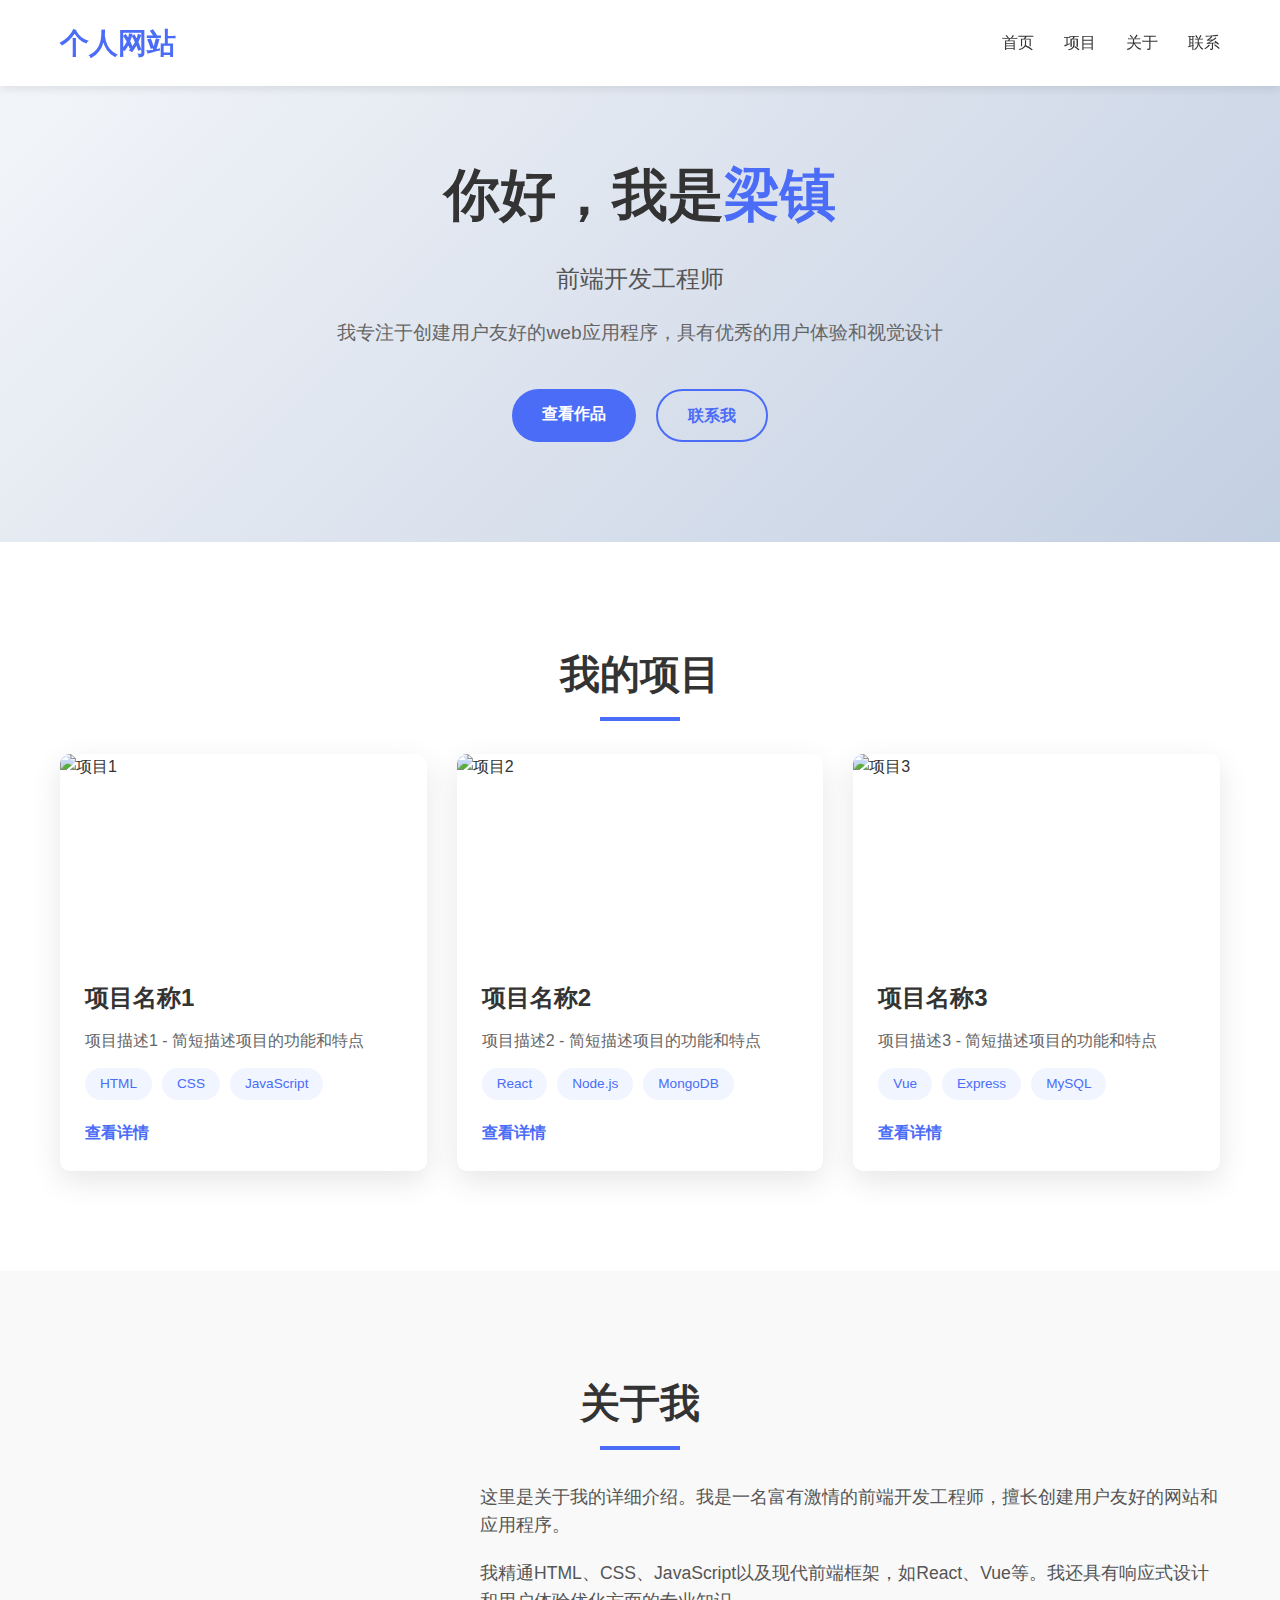
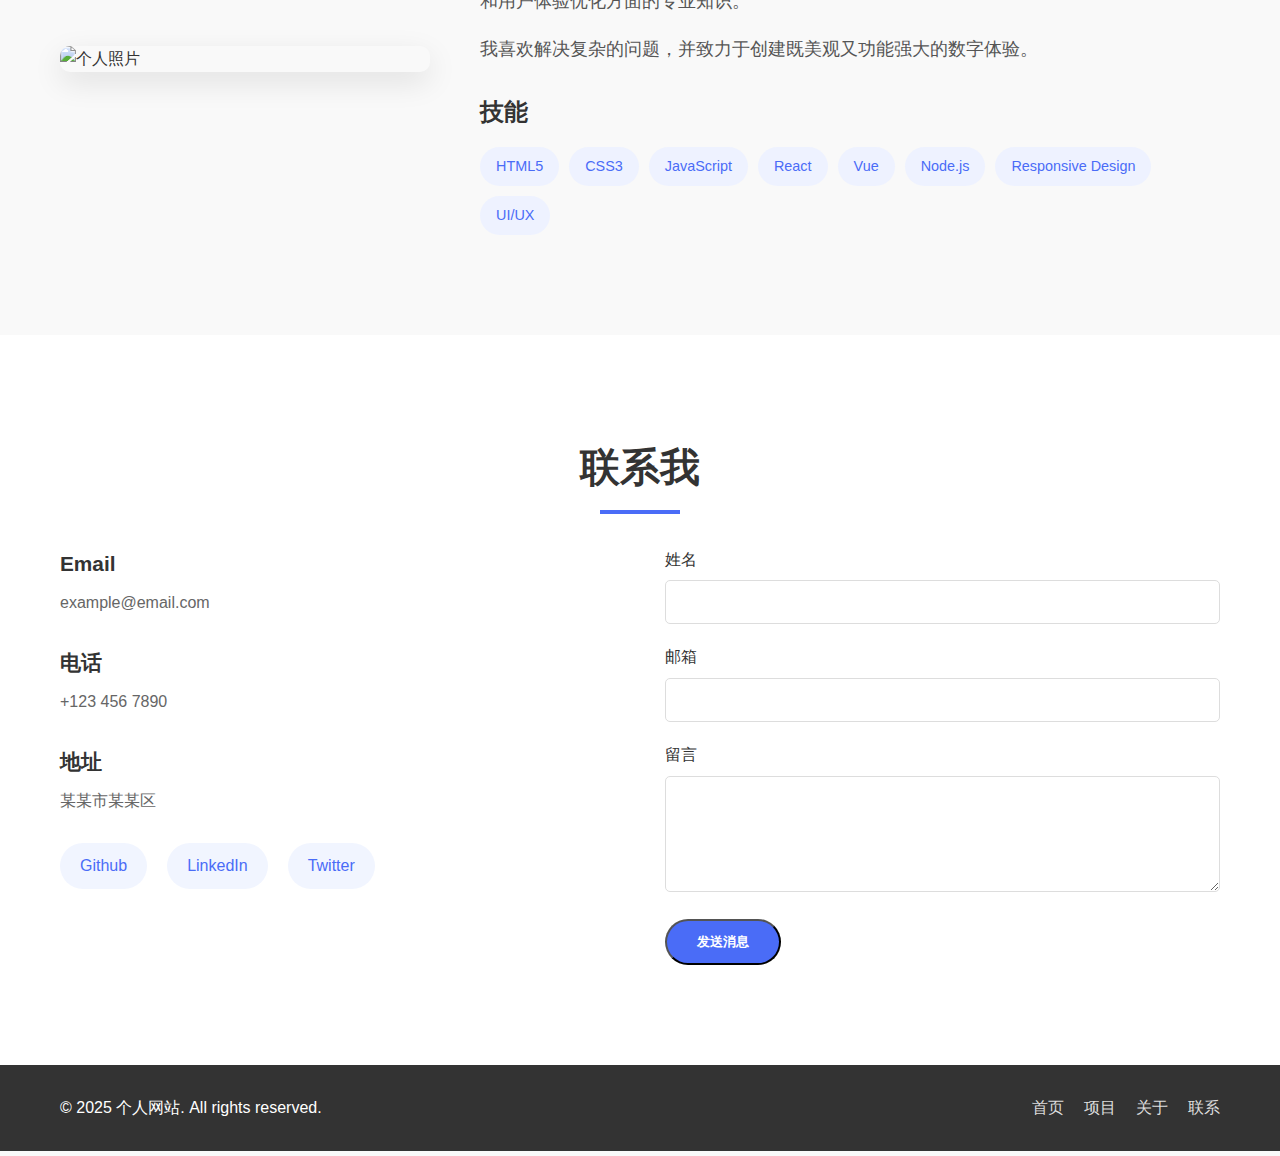
==== index.html @ e41b473d "Add files via upload" ====
<!DOCTYPE html>
<html lang="zh">
<head>
    <meta charset="UTF-8">
    <meta name="viewport" content="width=device-width, initial-scale=1.0">
    <title>个人网站</title>
    <link rel="stylesheet" href="style.css">
</head>
<body>
    <!-- 头部 -->
    <header class="header">
        <div class="container">
            <div class="header-content">
                <div class="logo">个人网站</div>
                <nav class="nav">
                    <ul>
                        <li><a href="#home">首页</a></li>
                        <li><a href="#projects">项目</a></li>
                        <li><a href="#about">关于</a></li>
                        <li><a href="#contact">联系</a></li>
                    </ul>
                </nav>
            </div>
        </div>
    </header>

    <!-- 个人简介 -->
    <section id="home" class="hero">
        <div class="container">
            <div class="hero-content">
                <h1>你好，我是<span class="highlight">梁镇</span></h1>
                <p class="subtitle">前端开发工程师</p>
                <p class="description">我专注于创建用户友好的web应用程序，具有优秀的用户体验和视觉设计</p>
                <div class="buttons">
                    <a href="#projects" class="btn primary">查看作品</a>
                    <a href="#contact" class="btn secondary">联系我</a>
                </div>
            </div>
        </div>
    </section>

    <!-- 项目展示 -->
    <section id="projects" class="projects">
        <div class="container">
            <h2 class="section-title">我的项目</h2>
            <div class="project-grid">
                <!-- 项目1 -->
                <div class="project-card">
                    <div class="project-image">
                        <img src="project1.jpg" alt="项目1">
                    </div>
                    <div class="project-info">
                        <h3>项目名称1</h3>
                        <p>项目描述1 - 简短描述项目的功能和特点</p>
                        <div class="project-tags">
                            <span>HTML</span>
                            <span>CSS</span>
                            <span>JavaScript</span>
                        </div>
                        <a href="#" class="project-link">查看详情</a>
                    </div>
                </div>
                
                <!-- 项目2 -->
                <div class="project-card">
                    <div class="project-image">
                        <img src="project2.jpg" alt="项目2">
                    </div>
                    <div class="project-info">
                        <h3>项目名称2</h3>
                        <p>项目描述2 - 简短描述项目的功能和特点</p>
                        <div class="project-tags">
                            <span>React</span>
                            <span>Node.js</span>
                            <span>MongoDB</span>
                        </div>
                        <a href="#" class="project-link">查看详情</a>
                    </div>
                </div>
                
                <!-- 项目3 -->
                <div class="project-card">
                    <div class="project-image">
                        <img src="project3.jpg" alt="项目3">
                    </div>
                    <div class="project-info">
                        <h3>项目名称3</h3>
                        <p>项目描述3 - 简短描述项目的功能和特点</p>
                        <div class="project-tags">
                            <span>Vue</span>
                            <span>Express</span>
                            <span>MySQL</span>
                        </div>
                        <a href="#" class="project-link">查看详情</a>
                    </div>
                </div>
            </div>
        </div>
    </section>

    <!-- 关于我 -->
    <section id="about" class="about">
        <div class="container">
            <h2 class="section-title">关于我</h2>
            <div class="about-content">
                <div class="about-image">
                    <img src="profile.jpg" alt="个人照片">
                </div>
                <div class="about-text">
                    <p>这里是关于我的详细介绍。我是一名富有激情的前端开发工程师，擅长创建用户友好的网站和应用程序。</p>
                    <p>我精通HTML、CSS、JavaScript以及现代前端框架，如React、Vue等。我还具有响应式设计和用户体验优化方面的专业知识。</p>
                    <p>我喜欢解决复杂的问题，并致力于创建既美观又功能强大的数字体验。</p>
                    <div class="skills">
                        <h3>技能</h3>
                        <div class="skill-tags">
                            <span>HTML5</span>
                            <span>CSS3</span>
                            <span>JavaScript</span>
                            <span>React</span>
                            <span>Vue</span>
                            <span>Node.js</span>
                            <span>Responsive Design</span>
                            <span>UI/UX</span>
                        </div>
                    </div>
                </div>
            </div>
        </div>
    </section>

    <!-- 联系方式 -->
    <section id="contact" class="contact">
        <div class="container">
            <h2 class="section-title">联系我</h2>
            <div class="contact-content">
                <div class="contact-info">
                    <div class="contact-item">
                        <h3>Email</h3>
                        <p>example@email.com</p>
                    </div>
                    <div class="contact-item">
                        <h3>电话</h3>
                        <p>+123 456 7890</p>
                    </div>
                    <div class="contact-item">
                        <h3>地址</h3>
                        <p>某某市某某区</p>
                    </div>
                    <div class="social-links">
                        <a href="#" class="social-link">Github</a>
                        <a href="#" class="social-link">LinkedIn</a>
                        <a href="#" class="social-link">Twitter</a>
                    </div>
                </div>
                <div class="contact-form">
                    <form>
                        <div class="form-group">
                            <label for="name">姓名</label>
                            <input type="text" id="name" name="name" required>
                        </div>
                        <div class="form-group">
                            <label for="email">邮箱</label>
                            <input type="email" id="email" name="email" required>
                        </div>
                        <div class="form-group">
                            <label for="message">留言</label>
                            <textarea id="message" name="message" rows="5" required></textarea>
                        </div>
                        <button type="submit" class="btn primary">发送消息</button>
                    </form>
                </div>
            </div>
        </div>
    </section>

    <!-- 页脚 -->
    <footer class="footer">
        <div class="container">
            <div class="footer-content">
                <p>&copy; 2025 个人网站. All rights reserved.</p>
                <nav class="footer-nav">
                    <a href="#home">首页</a>
                    <a href="#projects">项目</a>
                    <a href="#about">关于</a>
                    <a href="#contact">联系</a>
                </nav>
            </div>
        </div>
    </footer>

    <script src="script.js"></script>
</body>
</html>
---- style.css ----
/* 基本重置 */
* {
    margin: 0;
    padding: 0;
    box-sizing: border-box;
}

body {
    font-family: 'Segoe UI', Tahoma, Geneva, Verdana, sans-serif;
    line-height: 1.6;
    color: #333;
    background-color: #f9f9f9;
}

a {
    text-decoration: none;
    color: inherit;
}

ul {
    list-style: none;
}

img {
    max-width: 100%;
    height: auto;
}

.container {
    max-width: 1200px;
    margin: 0 auto;
    padding: 0 20px;
}

.section-title {
    font-size: 2.5rem;
    text-align: center;
    margin-bottom: 3rem;
    position: relative;
}

.section-title::after {
    content: '';
    position: absolute;
    bottom: -15px;
    left: 50%;
    transform: translateX(-50%);
    width: 80px;
    height: 4px;
    background-color: #4a6cf7;
}

/* 头部样式 */
.header {
    background-color: #fff;
    box-shadow: 0 2px 10px rgba(0, 0, 0, 0.1);
    position: fixed;
    width: 100%;
    top: 0;
    z-index: 1000;
}

.header-content {
    display: flex;
    justify-content: space-between;
    align-items: center;
    padding: 20px 0;
}

.logo {
    font-size: 1.8rem;
    font-weight: 700;
    color: #4a6cf7;
}

.nav ul {
    display: flex;
}

.nav li {
    margin-left: 30px;
}

.nav a {
    position: relative;
    font-weight: 500;
    transition: color 0.3s;
}

.nav a:hover {
    color: #4a6cf7;
}

.nav a::after {
    content: '';
    position: absolute;
    bottom: -5px;
    left: 0;
    width: 0;
    height: 2px;
    background-color: #4a6cf7;
    transition: width 0.3s;
}

.nav a:hover::after {
    width: 100%;
}

/* 英雄区样式 */
.hero {
    padding: 150px 0 100px;
    background: linear-gradient(135deg, #f5f7fa 0%, #c3cfe2 100%);
    text-align: center;
}

.hero-content {
    max-width: 800px;
    margin: 0 auto;
}

.hero h1 {
    font-size: 3.5rem;
    margin-bottom: 20px;
    color: #333;
}

.highlight {
    color: #4a6cf7;
}

.subtitle {
    font-size: 1.5rem;
    margin-bottom: 20px;
    color: #555;
}

.description {
    font-size: 1.2rem;
    margin-bottom: 40px;
    color: #666;
}

.buttons {
    display: flex;
    justify-content: center;
    gap: 20px;
}

.btn {
    display: inline-block;
    padding: 12px 30px;
    border-radius: 50px;
    font-weight: 600;
    transition: all 0.3s;
    cursor: pointer;
}

.primary {
    background-color: #4a6cf7;
    color: white;
}

.primary:hover {
    background-color: #3a57d7;
    transform: translateY(-3px);
    box-shadow: 0 10px 20px rgba(74, 108, 247, 0.2);
}

.secondary {
    background-color: transparent;
    color: #4a6cf7;
    border: 2px solid #4a6cf7;
}

.secondary:hover {
    background-color: #4a6cf7;
    color: white;
    transform: translateY(-3px);
    box-shadow: 0 10px 20px rgba(74, 108, 247, 0.2);
}

/* 项目区域样式 */
.projects {
    padding: 100px 0;
    background-color: #fff;
}

.project-grid {
    display: grid;
    grid-template-columns: repeat(auto-fill, minmax(350px, 1fr));
    gap: 30px;
}

.project-card {
    background-color: #fff;
    border-radius: 10px;
    overflow: hidden;
    box-shadow: 0 10px 30px rgba(0, 0, 0, 0.1);
    transition: transform 0.3s, box-shadow 0.3s;
}

.project-card:hover {
    transform: translateY(-10px);
    box-shadow: 0 15px 40px rgba(0, 0, 0, 0.15);
}

.project-image {
    height: 200px;
    overflow: hidden;
}

.project-image img {
    width: 100%;
    height: 100%;
    object-fit: cover;
    transition: transform 0.5s;
}

.project-card:hover .project-image img {
    transform: scale(1.1);
}

.project-info {
    padding: 25px;
}

.project-info h3 {
    font-size: 1.5rem;
    margin-bottom: 10px;
    color: #333;
}

.project-info p {
    margin-bottom: 15px;
    color: #666;
}

.project-tags {
    display: flex;
    flex-wrap: wrap;
    gap: 10px;
    margin-bottom: 20px;
}

.project-tags span {
    background-color: #f1f5ff;
    color: #4a6cf7;
    padding: 5px 15px;
    border-radius: 50px;
    font-size: 0.85rem;
}

.project-link {
    display: inline-block;
    color: #4a6cf7;
    font-weight: 600;
    position: relative;
}

.project-link::after {
    content: '';
    position: absolute;
    bottom: -2px;
    left: 0;
    width: 0;
    height: 2px;
    background-color: #4a6cf7;
    transition: width 0.3s;
}

.project-link:hover::after {
    width: 100%;
}

/* 关于我区域样式 */
.about {
    padding: 100px 0;
    background-color: #f9f9f9;
}

.about-content {
    display: grid;
    grid-template-columns: 1fr 2fr;
    gap: 50px;
    align-items: center;
}

.about-image {
    border-radius: 10px;
    overflow: hidden;
    box-shadow: 0 10px 30px rgba(0, 0, 0, 0.1);
}

.about-text p {
    margin-bottom: 20px;
    color: #555;
    font-size: 1.1rem;
}

.skills {
    margin-top: 30px;
}

.skills h3 {
    font-size: 1.5rem;
    margin-bottom: 15px;
    color: #333;
}

.skill-tags {
    display: flex;
    flex-wrap: wrap;
    gap: 10px;
}

.skill-tags span {
    background-color: #eef2ff;
    color: #4a6cf7;
    padding: 8px 16px;
    border-radius: 50px;
    font-size: 0.9rem;
    transition: background-color 0.3s, transform 0.3s;
}

.skill-tags span:hover {
    background-color: #4a6cf7;
    color: white;
    transform: translateY(-3px);
}

/* 联系区域样式 */
.contact {
    padding: 100px 0;
    background-color: #fff;
}

.contact-content {
    display: grid;
    grid-template-columns: 1fr 1fr;
    gap: 50px;
}

.contact-item {
    margin-bottom: 30px;
}

.contact-item h3 {
    font-size: 1.3rem;
    margin-bottom: 10px;
    color: #333;
}

.contact-item p {
    color: #666;
}

.social-links {
    display: flex;
    gap: 20px;
    margin-top: 30px;
}

.social-link {
    display: inline-block;
    padding: 10px 20px;
    background-color: #f1f5ff;
    color: #4a6cf7;
    border-radius: 50px;
    transition: all 0.3s;
}

.social-link:hover {
    background-color: #4a6cf7;
    color: white;
    transform: translateY(-3px);
}

.form-group {
    margin-bottom: 20px;
}

.form-group label {
    display: block;
    margin-bottom: 8px;
    font-weight: 500;
    color: #333;
}

.form-group input,
.form-group textarea {
    width: 100%;
    padding: 12px 15px;
    border: 1px solid #ddd;
    border-radius: 5px;
    font-size: 1rem;
    transition: border-color 0.3s, box-shadow 0.3s;
}

.form-group input:focus,
.form-group textarea:focus {
    border-color: #4a6cf7;
    box-shadow: 0 0 0 2px rgba(74, 108, 247, 0.2);
    outline: none;
}

/* 页脚样式 */
.footer {
    background-color: #333;
    color: #fff;
    padding: 30px 0;
}

.footer-content {
    display: flex;
    justify-content: space-between;
    align-items: center;
}

.footer-nav {
    display: flex;
    gap: 20px;
}

.footer-nav a {
    color: #ddd;
    transition: color 0.3s;
}

.footer-nav a:hover {
    color: #4a6cf7;
}

/* 响应式设计 */
@media (max-width: 992px) {
    .about-content,
    .contact-content {
        grid-template-columns: 1fr;
    }
    
    .about-image {
        text-align: center;
        margin-bottom: 30px;
    }
    
    .about-image img {
        max-width: 400px;
    }
}

@media (max-width: 768px) {
    .hero h1 {
        font-size: 2.5rem;
    }
    
    .subtitle {
        font-size: 1.2rem;
    }
    
    .description {
        font-size: 1rem;
    }
    
    .buttons {
        flex-direction: column;
        max-width: 250px;
        margin: 0 auto;
    }
    
    .header-content {
        flex-direction: column;
    }
    
    .nav {
        margin-top: 20px;
    }
    
    .nav ul {
        flex-wrap: wrap;
        justify-content: center;
    }
    
    .nav li {
        margin: 10px 15px;
    }
    
    .footer-content {
        flex-direction: column;
        gap: 20px;
        text-align: center;
    }
}
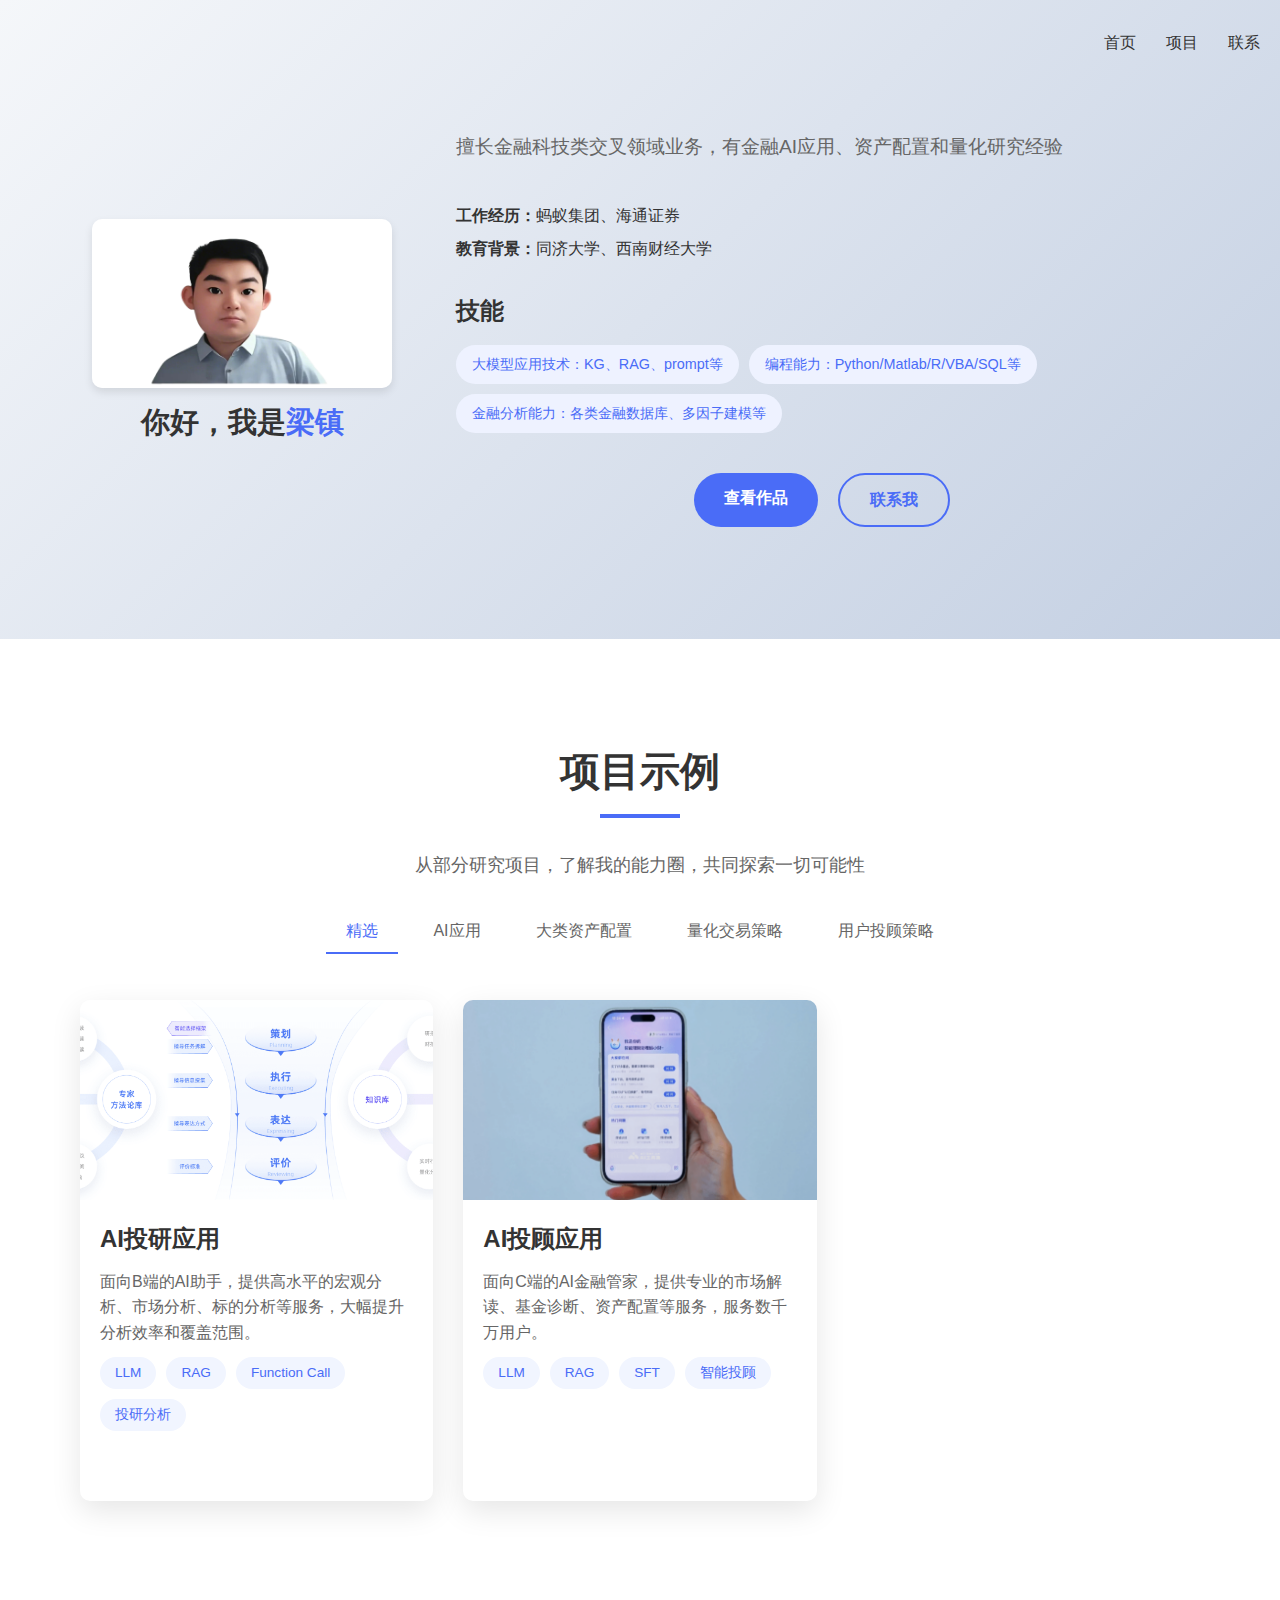
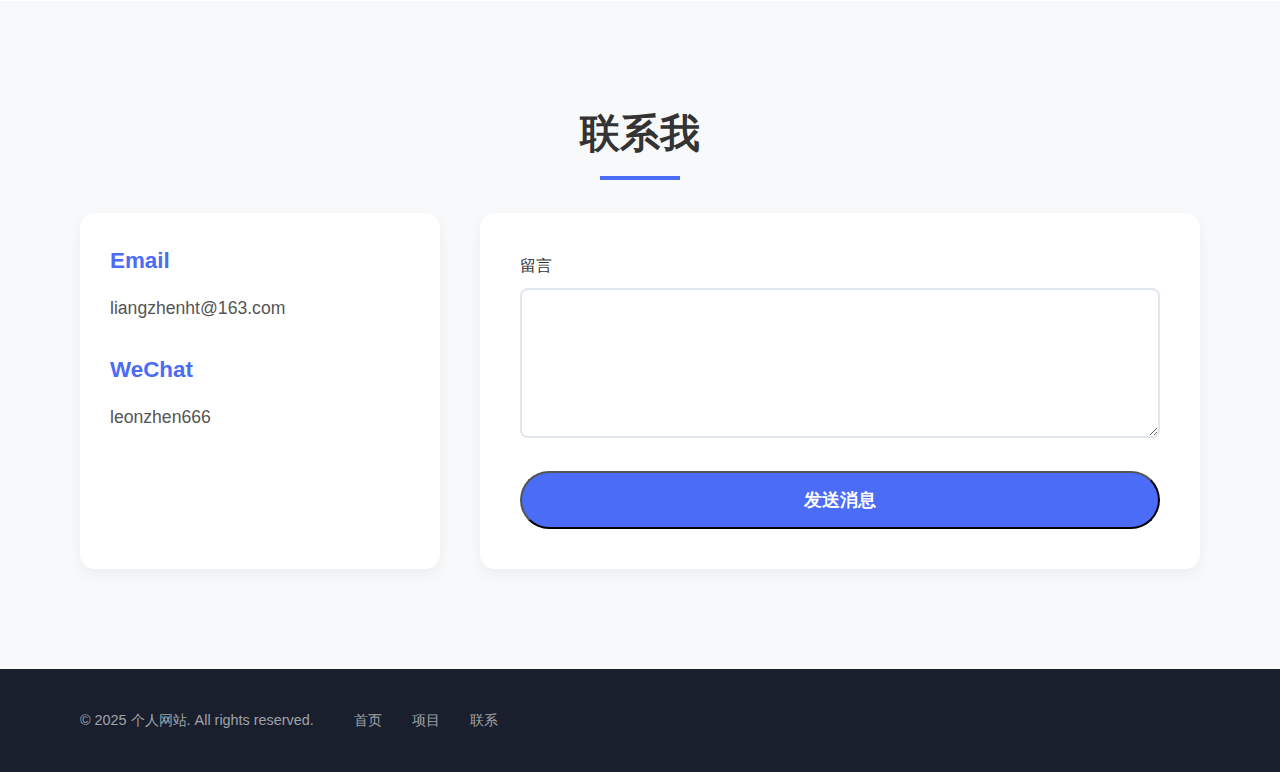
==== commit 532c6421: "添加个人网站项目文件，包括HTML、CSS、JS和图片资源" ====
--- a/index.html
+++ b/index.html
@@ -1,193 +1,269 @@
-<!DOCTYPE html>
-<html lang="zh">
-<head>
-    <meta charset="UTF-8">
-    <meta name="viewport" content="width=device-width, initial-scale=1.0">
-    <title>个人网站</title>
-    <link rel="stylesheet" href="style.css">
-</head>
-<body>
-    <!-- 头部 -->
-    <header class="header">
-        <div class="container">
-            <div class="header-content">
-                <div class="logo">个人网站</div>
-                <nav class="nav">
-                    <ul>
-                        <li><a href="#home">首页</a></li>
-                        <li><a href="#projects">项目</a></li>
-                        <li><a href="#about">关于</a></li>
-                        <li><a href="#contact">联系</a></li>
-                    </ul>
-                </nav>
-            </div>
-        </div>
-    </header>
-
-    <!-- 个人简介 -->
-    <section id="home" class="hero">
-        <div class="container">
-            <div class="hero-content">
-                <h1>你好，我是<span class="highlight">梁镇</span></h1>
-                <p class="subtitle">前端开发工程师</p>
-                <p class="description">我专注于创建用户友好的web应用程序，具有优秀的用户体验和视觉设计</p>
-                <div class="buttons">
-                    <a href="#projects" class="btn primary">查看作品</a>
-                    <a href="#contact" class="btn secondary">联系我</a>
-                </div>
-            </div>
-        </div>
-    </section>
-
-    <!-- 项目展示 -->
-    <section id="projects" class="projects">
-        <div class="container">
-            <h2 class="section-title">我的项目</h2>
-            <div class="project-grid">
-                <!-- 项目1 -->
-                <div class="project-card">
-                    <div class="project-image">
-                        <img src="project1.jpg" alt="项目1">
-                    </div>
-                    <div class="project-info">
-                        <h3>项目名称1</h3>
-                        <p>项目描述1 - 简短描述项目的功能和特点</p>
-                        <div class="project-tags">
-                            <span>HTML</span>
-                            <span>CSS</span>
-                            <span>JavaScript</span>
-                        </div>
-                        <a href="#" class="project-link">查看详情</a>
-                    </div>
-                </div>
-                
-                <!-- 项目2 -->
-                <div class="project-card">
-                    <div class="project-image">
-                        <img src="project2.jpg" alt="项目2">
-                    </div>
-                    <div class="project-info">
-                        <h3>项目名称2</h3>
-                        <p>项目描述2 - 简短描述项目的功能和特点</p>
-                        <div class="project-tags">
-                            <span>React</span>
-                            <span>Node.js</span>
-                            <span>MongoDB</span>
-                        </div>
-                        <a href="#" class="project-link">查看详情</a>
-                    </div>
-                </div>
-                
-                <!-- 项目3 -->
-                <div class="project-card">
-                    <div class="project-image">
-                        <img src="project3.jpg" alt="项目3">
-                    </div>
-                    <div class="project-info">
-                        <h3>项目名称3</h3>
-                        <p>项目描述3 - 简短描述项目的功能和特点</p>
-                        <div class="project-tags">
-                            <span>Vue</span>
-                            <span>Express</span>
-                            <span>MySQL</span>
-                        </div>
-                        <a href="#" class="project-link">查看详情</a>
-                    </div>
-                </div>
-            </div>
-        </div>
-    </section>
-
-    <!-- 关于我 -->
-    <section id="about" class="about">
-        <div class="container">
-            <h2 class="section-title">关于我</h2>
-            <div class="about-content">
-                <div class="about-image">
-                    <img src="profile.jpg" alt="个人照片">
-                </div>
-                <div class="about-text">
-                    <p>这里是关于我的详细介绍。我是一名富有激情的前端开发工程师，擅长创建用户友好的网站和应用程序。</p>
-                    <p>我精通HTML、CSS、JavaScript以及现代前端框架，如React、Vue等。我还具有响应式设计和用户体验优化方面的专业知识。</p>
-                    <p>我喜欢解决复杂的问题，并致力于创建既美观又功能强大的数字体验。</p>
-                    <div class="skills">
-                        <h3>技能</h3>
-                        <div class="skill-tags">
-                            <span>HTML5</span>
-                            <span>CSS3</span>
-                            <span>JavaScript</span>
-                            <span>React</span>
-                            <span>Vue</span>
-                            <span>Node.js</span>
-                            <span>Responsive Design</span>
-                            <span>UI/UX</span>
-                        </div>
-                    </div>
-                </div>
-            </div>
-        </div>
-    </section>
-
-    <!-- 联系方式 -->
-    <section id="contact" class="contact">
-        <div class="container">
-            <h2 class="section-title">联系我</h2>
-            <div class="contact-content">
-                <div class="contact-info">
-                    <div class="contact-item">
-                        <h3>Email</h3>
-                        <p>example@email.com</p>
-                    </div>
-                    <div class="contact-item">
-                        <h3>电话</h3>
-                        <p>+123 456 7890</p>
-                    </div>
-                    <div class="contact-item">
-                        <h3>地址</h3>
-                        <p>某某市某某区</p>
-                    </div>
-                    <div class="social-links">
-                        <a href="#" class="social-link">Github</a>
-                        <a href="#" class="social-link">LinkedIn</a>
-                        <a href="#" class="social-link">Twitter</a>
-                    </div>
-                </div>
-                <div class="contact-form">
-                    <form>
-                        <div class="form-group">
-                            <label for="name">姓名</label>
-                            <input type="text" id="name" name="name" required>
-                        </div>
-                        <div class="form-group">
-                            <label for="email">邮箱</label>
-                            <input type="email" id="email" name="email" required>
-                        </div>
-                        <div class="form-group">
-                            <label for="message">留言</label>
-                            <textarea id="message" name="message" rows="5" required></textarea>
-                        </div>
-                        <button type="submit" class="btn primary">发送消息</button>
-                    </form>
-                </div>
-            </div>
-        </div>
-    </section>
-
-    <!-- 页脚 -->
-    <footer class="footer">
-        <div class="container">
-            <div class="footer-content">
-                <p>&copy; 2025 个人网站. All rights reserved.</p>
-                <nav class="footer-nav">
-                    <a href="#home">首页</a>
-                    <a href="#projects">项目</a>
-                    <a href="#about">关于</a>
-                    <a href="#contact">联系</a>
-                </nav>
-            </div>
-        </div>
-    </footer>
-
-    <script src="script.js"></script>
-</body>
-</html> +<!DOCTYPE html>
+<html lang="zh">
+<head>
+    <meta charset="UTF-8">
+    <meta name="viewport" content="width=device-width, initial-scale=1.0">
+    <title>个人网站</title>
+    <link rel="stylesheet" href="style.css">
+</head>
+<body>
+    <!-- 头部导航 -->
+    <nav class="nav">
+        <div class="container">
+            <ul>
+                <li><a href="#home">首页</a></li>
+                <li><a href="#projects">项目</a></li>
+
+                <li><a href="#contact">联系</a></li>
+            </ul>
+        </div>
+    </nav>
+
+    <!-- 个人简介 -->
+    <section id="home" class="hero">
+        <div class="container">
+            <div class="hero-content">
+                <div class="hero-image">
+                    <img src="数字形象.jpeg" alt="个人照片">
+                    <h1>你好，我是<span class="highlight">梁镇</span></h1>
+                </div>
+                <div class="hero-text">
+                    <p class="description">擅长金融科技类交叉领域业务，有金融AI应用、资产配置和量化研究经验</p>
+                    <div class="experience">
+                        <p><strong>工作经历：</strong>蚂蚁集团、海通证券</p>
+                        <p><strong>教育背景：</strong>同济大学、西南财经大学</p>
+                    </div>
+                    <div class="skills">
+                        <h3>技能</h3>
+                        <div class="skill-tags">
+                            <span>大模型应用技术：KG、RAG、prompt等</span>
+                            <span>编程能力：Python/Matlab/R/VBA/SQL等</span>
+                            <span>金融分析能力：各类金融数据库、多因子建模等</span>
+                        </div>
+                    </div>
+                    <div class="buttons">
+                        <a href="#projects" class="btn primary">查看作品</a>
+                        <a href="#contact" class="btn secondary">联系我</a>
+                    </div>
+                </div>
+            </div>
+        </div>
+    </section>
+
+    <!-- 项目展示 -->
+    <section id="projects" class="projects">
+        <div class="container">
+            <h2 class="section-title">项目示例</h2>
+            <p class="section-subtitle">从部分研究项目，了解我的能力圈，共同探索一切可能性</p>
+            <div class="project-tabs">
+                <button class="tab-btn active" data-category="featured">精选</button>
+                <button class="tab-btn" data-category="ai">AI应用</button>
+                <button class="tab-btn" data-category="asset">大类资产配置</button>
+                <button class="tab-btn" data-category="quant">量化交易策略</button>
+                <button class="tab-btn" data-category="advisor">用户投顾策略</button>
+            </div>
+            <div class="project-grid active" data-category="featured">
+                <div class="project-card" data-modal-id="research-modal">
+                    <div class="project-image">
+                        <img src="AI应用1.png" alt="AI投研应用">
+                    </div>
+                    <div class="project-info">
+                        <h3>AI投研应用</h3>
+                        <p>面向B端的AI助手，提供高水平的宏观分析、市场分析、标的分析等服务，大幅提升分析效率和覆盖范围。</p>
+                        <div class="project-tags">
+                            <span>LLM</span>
+                            <span>RAG</span>
+                            <span>Function Call</span>
+                            <span>投研分析</span>
+                        </div>
+                    </div>
+                </div>
+                <div class="project-card" data-modal-id="advisor-modal">
+                    <div class="project-image">
+                        <img src="AI应用2.png" alt="AI投顾应用">
+                    </div>
+                    <div class="project-info">
+                        <h3>AI投顾应用</h3>
+                        <p>面向C端的AI金融管家，提供专业的市场解读、基金诊断、资产配置等服务，服务数千万用户。</p>
+                        <div class="project-tags">
+                            <span>LLM</span>
+                            <span>RAG</span>
+                            <span>SFT</span>
+                            <span>智能投顾</span>
+                        </div>
+                    </div>
+                </div>
+            </div>
+            <div class="project-grid" data-category="ai">
+                <div class="project-card" data-modal-id="research-modal">
+                    <div class="project-image">
+                        <img src="AI应用1.png" alt="AI投研应用">
+                    </div>
+                    <div class="project-info">
+                        <h3>AI投研应用</h3>
+                        <p>面向B端的AI助手，提供高水平的宏观分析、市场分析、标的分析等服务，大幅提升分析效率和覆盖范围。</p>
+                        <div class="project-tags">
+                            <span>LLM</span>
+                            <span>RAG</span>
+                            <span>Function Call</span>
+                            <span>投研分析</span>
+                        </div>
+                    </div>
+                </div>
+                <div class="project-card" data-modal-id="advisor-modal">
+                    <div class="project-image">
+                        <img src="AI应用2.png" alt="AI投顾应用">
+                    </div>
+                    <div class="project-info">
+                        <h3>AI投顾应用</h3>
+                        <p>面向C端的AI金融管家，提供专业的市场解读、基金诊断、资产配置等服务，服务数千万用户。</p>
+                        <div class="project-tags">
+                            <span>LLM</span>
+                            <span>RAG</span>
+                            <span>SFT</span>
+                            <span>智能投顾</span>
+                        </div>
+                    </div>
+                </div>
+            </div>
+
+            <!-- AI投研应用模态框 -->
+            <div id="research-modal" class="modal">
+                <div class="modal-content">
+                    <button class="modal-close" data-modal-id="research-modal"></button>
+                    <h2 class="modal-title">AI投研应用</h2>
+                    <p class="modal-subtitle">面向B端，内部投研分析师和外部机构使用的AI助手</p>
+                    
+                    <div class="modal-section">
+                        <h3>项目描述</h3>
+                        <ul>
+                            <li>构建投研投顾知识库（包括专家调研、市场分析报告，20+宏观分析框架、100+行业分析框架，20+商品分析框架等），通过prompt和RAG检索提升专业问题生成效果</li>
+                            <li>构建市场、基金/股票产品、用户账户量化分析和诊断工具，通过function call调用</li>
+                        </ul>
+                    </div>
+                    
+                    <div class="modal-section">
+                        <h3>项目成果</h3>
+                        <p>AI助手可以高水平进行宏观分析、市场分析、标的分析、政策/异动/大事解读和报告解读，分析效率大幅提升（2小时降至0.3小时）、供给覆盖大幅增加（以市场异动为例，从每年数十篇提升到数千篇）</p>
+                    </div>
+                    
+                    <a href="https://zhu.alipay.com/fin-research/" target="_blank" class="modal-link">访问项目</a>
+                </div>
+            </div>
+
+            <!-- AI投顾应用模态框 -->
+            <div id="advisor-modal" class="modal">
+                <div class="modal-content">
+                    <button class="modal-close" data-modal-id="advisor-modal"></button>
+                    <h2 class="modal-title">AI投顾应用</h2>
+                    <p class="modal-subtitle">面向C端，大众用户的AI金融管家</p>
+                    
+                    <div class="modal-section">
+                        <h3>项目描述</h3>
+                        <ul>
+                            <li>构建投研投顾知识库（包括专家调研、市场分析报告，20+宏观分析框架、100+行业分析框架，20+商品分析框架等），通过prompt和RAG检索提升专业问题生成效果</li>
+                            <li>构建市场、基金/股票产品、用户账户量化分析和诊断工具，通过function call调用</li>
+                            <li>参与prompt和样本生产和改写，以及GC内容的打标和评测标准化，通过sft微调训练，提升生产内容的严谨性和一致性</li>
+                            <li>协同运营，设计和改进全场景的问答铺设，增强对话引导（sug）等</li>
+                        </ul>
+                    </div>
+                    
+                    <div class="modal-section">
+                        <h3>项目成果</h3>
+                        <ul>
+                            <li>AI助手可高精度回答市场异动解读、行情分析、基金诊断、个性化资产配置方案、用户收益分析和归因、基金推荐等专业问题，相关问题解决率提升到90%+（基座模型仅40%+）</li>
+                            <li>相关内容深度聊天用户和采纳服务用户超百万，项目整体月活数千万级别</li>
+                        </ul>
+                    </div>
+                    
+                    <p class="modal-section">备注：可在支付宝-理财、蚂蚁财富APP上体验</p>
+                </div>
+            </div>
+            <div class="project-grid" data-category="asset">
+                <div class="project-card" data-modal-id="asset-modal">
+                    <div class="project-info">
+                        <h3>陆续更新，敬请期待</h3>
+                    </div>
+                </div>
+            </div>
+            <div class="project-grid" data-category="quant">
+                <div class="project-card" data-modal-id="quant-modal">
+                    <div class="project-info">
+                        <h3>陆续更新，敬请期待</h3>
+                    </div>
+                </div>
+            </div>
+            <div class="project-grid" data-category="advisor">
+                <div class="project-card" data-modal-id="advisor-strategy-modal">
+                    <div class="project-info">
+                        <h3>陆续更新，敬请期待</h3>
+                    </div>
+                </div>
+                <div class="project-card" data-modal-id="advisor-modal">
+                    <div class="project-image">
+                        <img src="AI应用2.png" alt="AI投顾应用">
+                    </div>
+                    <div class="project-info">
+                        <h3>AI投顾应用</h3>
+                        <p>面向C端的AI金融管家，提供专业的市场解读、基金诊断、资产配置等服务，服务数千万用户。</p>
+                        <div class="project-tags">
+                            <span>LLM</span>
+                            <span>RAG</span>
+                            <span>SFT</span>
+                            <span>智能投顾</span>
+                        </div>
+                        <button class="project-link" onclick="openModal('advisor-modal')">查看详情</button>
+                    </div>
+                </div>
+            </div>
+        </div>
+    </section>
+
+
+
+    <!-- 联系方式 -->
+    <section id="contact" class="contact">
+        <div class="container">
+            <h2 class="section-title">联系我</h2>
+            <div class="contact-content">
+                <div class="contact-info">
+                    <div class="contact-item">
+                        <h3>Email</h3>
+                        <p>liangzhenht@163.com</p>
+                    </div>
+                    <div class="contact-item">
+                        <h3>WeChat</h3>
+                        <p>leonzhen666</p>
+                    </div>
+                </div>
+                <div class="contact-form">
+                    <form>
+                        <div class="form-group">
+                            <label for="message">留言</label>
+                            <textarea id="message" name="message" rows="5" required></textarea>
+                        </div>
+                        <button type="submit" class="btn primary">发送消息</button>
+                    </form>
+                </div>
+            </div>
+        </div>
+    </section>
+
+    <!-- 页脚 -->
+    <footer class="footer">
+        <div class="container">
+            <div class="footer-content">
+                <p>&copy; 2025 个人网站. All rights reserved.</p>
+                <nav class="footer-nav">
+                    <a href="#home">首页</a>
+                    <a href="#projects">项目</a>
+
+                    <a href="#contact">联系</a>
+                </nav>
+            </div>
+        </div>
+    </footer>
+
+    <script src="script.js"></script>
+</body>
+</html>--- a/style.css
+++ b/style.css
@@ -1,491 +1,703 @@
-/* 基本重置 */
-* {
-    margin: 0;
-    padding: 0;
-    box-sizing: border-box;
-}
-
-body {
-    font-family: 'Segoe UI', Tahoma, Geneva, Verdana, sans-serif;
-    line-height: 1.6;
-    color: #333;
-    background-color: #f9f9f9;
-}
-
-a {
-    text-decoration: none;
-    color: inherit;
-}
-
-ul {
-    list-style: none;
-}
-
-img {
-    max-width: 100%;
-    height: auto;
-}
-
-.container {
-    max-width: 1200px;
-    margin: 0 auto;
-    padding: 0 20px;
-}
-
-.section-title {
-    font-size: 2.5rem;
-    text-align: center;
-    margin-bottom: 3rem;
-    position: relative;
-}
-
-.section-title::after {
-    content: '';
-    position: absolute;
-    bottom: -15px;
-    left: 50%;
-    transform: translateX(-50%);
-    width: 80px;
-    height: 4px;
-    background-color: #4a6cf7;
-}
-
-/* 头部样式 */
-.header {
-    background-color: #fff;
-    box-shadow: 0 2px 10px rgba(0, 0, 0, 0.1);
-    position: fixed;
-    width: 100%;
-    top: 0;
-    z-index: 1000;
-}
-
-.header-content {
-    display: flex;
-    justify-content: space-between;
-    align-items: center;
-    padding: 20px 0;
-}
-
-.logo {
-    font-size: 1.8rem;
-    font-weight: 700;
-    color: #4a6cf7;
-}
-
-.nav ul {
-    display: flex;
-}
-
-.nav li {
-    margin-left: 30px;
-}
-
-.nav a {
-    position: relative;
-    font-weight: 500;
-    transition: color 0.3s;
-}
-
-.nav a:hover {
-    color: #4a6cf7;
-}
-
-.nav a::after {
-    content: '';
-    position: absolute;
-    bottom: -5px;
-    left: 0;
-    width: 0;
-    height: 2px;
-    background-color: #4a6cf7;
-    transition: width 0.3s;
-}
-
-.nav a:hover::after {
-    width: 100%;
-}
-
-/* 英雄区样式 */
-.hero {
-    padding: 150px 0 100px;
-    background: linear-gradient(135deg, #f5f7fa 0%, #c3cfe2 100%);
-    text-align: center;
-}
-
-.hero-content {
-    max-width: 800px;
-    margin: 0 auto;
-}
-
-.hero h1 {
-    font-size: 3.5rem;
-    margin-bottom: 20px;
-    color: #333;
-}
-
-.highlight {
-    color: #4a6cf7;
-}
-
-.subtitle {
-    font-size: 1.5rem;
-    margin-bottom: 20px;
-    color: #555;
-}
-
-.description {
-    font-size: 1.2rem;
-    margin-bottom: 40px;
-    color: #666;
-}
-
-.buttons {
-    display: flex;
-    justify-content: center;
-    gap: 20px;
-}
-
-.btn {
-    display: inline-block;
-    padding: 12px 30px;
-    border-radius: 50px;
-    font-weight: 600;
-    transition: all 0.3s;
-    cursor: pointer;
-}
-
-.primary {
-    background-color: #4a6cf7;
-    color: white;
-}
-
-.primary:hover {
-    background-color: #3a57d7;
-    transform: translateY(-3px);
-    box-shadow: 0 10px 20px rgba(74, 108, 247, 0.2);
-}
-
-.secondary {
-    background-color: transparent;
-    color: #4a6cf7;
-    border: 2px solid #4a6cf7;
-}
-
-.secondary:hover {
-    background-color: #4a6cf7;
-    color: white;
-    transform: translateY(-3px);
-    box-shadow: 0 10px 20px rgba(74, 108, 247, 0.2);
-}
-
-/* 项目区域样式 */
-.projects {
-    padding: 100px 0;
-    background-color: #fff;
-}
-
-.project-grid {
-    display: grid;
-    grid-template-columns: repeat(auto-fill, minmax(350px, 1fr));
-    gap: 30px;
-}
-
-.project-card {
-    background-color: #fff;
-    border-radius: 10px;
-    overflow: hidden;
-    box-shadow: 0 10px 30px rgba(0, 0, 0, 0.1);
-    transition: transform 0.3s, box-shadow 0.3s;
-}
-
-.project-card:hover {
-    transform: translateY(-10px);
-    box-shadow: 0 15px 40px rgba(0, 0, 0, 0.15);
-}
-
-.project-image {
-    height: 200px;
-    overflow: hidden;
-}
-
-.project-image img {
-    width: 100%;
-    height: 100%;
-    object-fit: cover;
-    transition: transform 0.5s;
-}
-
-.project-card:hover .project-image img {
-    transform: scale(1.1);
-}
-
-.project-info {
-    padding: 25px;
-}
-
-.project-info h3 {
-    font-size: 1.5rem;
-    margin-bottom: 10px;
-    color: #333;
-}
-
-.project-info p {
-    margin-bottom: 15px;
-    color: #666;
-}
-
-.project-tags {
-    display: flex;
-    flex-wrap: wrap;
-    gap: 10px;
-    margin-bottom: 20px;
-}
-
-.project-tags span {
-    background-color: #f1f5ff;
-    color: #4a6cf7;
-    padding: 5px 15px;
-    border-radius: 50px;
-    font-size: 0.85rem;
-}
-
-.project-link {
-    display: inline-block;
-    color: #4a6cf7;
-    font-weight: 600;
-    position: relative;
-}
-
-.project-link::after {
-    content: '';
-    position: absolute;
-    bottom: -2px;
-    left: 0;
-    width: 0;
-    height: 2px;
-    background-color: #4a6cf7;
-    transition: width 0.3s;
-}
-
-.project-link:hover::after {
-    width: 100%;
-}
-
-/* 关于我区域样式 */
-.about {
-    padding: 100px 0;
-    background-color: #f9f9f9;
-}
-
-.about-content {
-    display: grid;
-    grid-template-columns: 1fr 2fr;
-    gap: 50px;
-    align-items: center;
-}
-
-.about-image {
-    border-radius: 10px;
-    overflow: hidden;
-    box-shadow: 0 10px 30px rgba(0, 0, 0, 0.1);
-}
-
-.about-text p {
-    margin-bottom: 20px;
-    color: #555;
-    font-size: 1.1rem;
-}
-
-.skills {
-    margin-top: 30px;
-}
-
-.skills h3 {
-    font-size: 1.5rem;
-    margin-bottom: 15px;
-    color: #333;
-}
-
-.skill-tags {
-    display: flex;
-    flex-wrap: wrap;
-    gap: 10px;
-}
-
-.skill-tags span {
-    background-color: #eef2ff;
-    color: #4a6cf7;
-    padding: 8px 16px;
-    border-radius: 50px;
-    font-size: 0.9rem;
-    transition: background-color 0.3s, transform 0.3s;
-}
-
-.skill-tags span:hover {
-    background-color: #4a6cf7;
-    color: white;
-    transform: translateY(-3px);
-}
-
-/* 联系区域样式 */
-.contact {
-    padding: 100px 0;
-    background-color: #fff;
-}
-
-.contact-content {
-    display: grid;
-    grid-template-columns: 1fr 1fr;
-    gap: 50px;
-}
-
-.contact-item {
-    margin-bottom: 30px;
-}
-
-.contact-item h3 {
-    font-size: 1.3rem;
-    margin-bottom: 10px;
-    color: #333;
-}
-
-.contact-item p {
-    color: #666;
-}
-
-.social-links {
-    display: flex;
-    gap: 20px;
-    margin-top: 30px;
-}
-
-.social-link {
-    display: inline-block;
-    padding: 10px 20px;
-    background-color: #f1f5ff;
-    color: #4a6cf7;
-    border-radius: 50px;
-    transition: all 0.3s;
-}
-
-.social-link:hover {
-    background-color: #4a6cf7;
-    color: white;
-    transform: translateY(-3px);
-}
-
-.form-group {
-    margin-bottom: 20px;
-}
-
-.form-group label {
-    display: block;
-    margin-bottom: 8px;
-    font-weight: 500;
-    color: #333;
-}
-
-.form-group input,
-.form-group textarea {
-    width: 100%;
-    padding: 12px 15px;
-    border: 1px solid #ddd;
-    border-radius: 5px;
-    font-size: 1rem;
-    transition: border-color 0.3s, box-shadow 0.3s;
-}
-
-.form-group input:focus,
-.form-group textarea:focus {
-    border-color: #4a6cf7;
-    box-shadow: 0 0 0 2px rgba(74, 108, 247, 0.2);
-    outline: none;
-}
-
-/* 页脚样式 */
-.footer {
-    background-color: #333;
-    color: #fff;
-    padding: 30px 0;
-}
-
-.footer-content {
-    display: flex;
-    justify-content: space-between;
-    align-items: center;
-}
-
-.footer-nav {
-    display: flex;
-    gap: 20px;
-}
-
-.footer-nav a {
-    color: #ddd;
-    transition: color 0.3s;
-}
-
-.footer-nav a:hover {
-    color: #4a6cf7;
-}
-
-/* 响应式设计 */
-@media (max-width: 992px) {
-    .about-content,
-    .contact-content {
-        grid-template-columns: 1fr;
-    }
-    
-    .about-image {
-        text-align: center;
-        margin-bottom: 30px;
-    }
-    
-    .about-image img {
-        max-width: 400px;
-    }
-}
-
-@media (max-width: 768px) {
-    .hero h1 {
-        font-size: 2.5rem;
-    }
-    
-    .subtitle {
-        font-size: 1.2rem;
-    }
-    
-    .description {
-        font-size: 1rem;
-    }
-    
-    .buttons {
-        flex-direction: column;
-        max-width: 250px;
-        margin: 0 auto;
-    }
-    
-    .header-content {
-        flex-direction: column;
-    }
-    
-    .nav {
-        margin-top: 20px;
-    }
-    
-    .nav ul {
-        flex-wrap: wrap;
-        justify-content: center;
-    }
-    
-    .nav li {
-        margin: 10px 15px;
-    }
-    
-    .footer-content {
-        flex-direction: column;
-        gap: 20px;
-        text-align: center;
-    }
-} +/* 基本重置 */
+* {
+    margin: 0;
+    padding: 0;
+    box-sizing: border-box;
+}
+
+body {
+    font-family: 'Segoe UI', Tahoma, Geneva, Verdana, sans-serif;
+    line-height: 1.6;
+    color: #333;
+    background-color: #f9f9f9;
+}
+
+a {
+    text-decoration: none;
+    color: inherit;
+}
+
+ul {
+    list-style: none;
+}
+
+img {
+    max-width: 100%;
+    height: auto;
+}
+
+.container {
+    padding: 0 20px;
+    max-width: 1200px;
+    margin: 0 auto;
+}
+
+.section-title {
+    font-size: 2.5rem;
+    text-align: center;
+    margin-bottom: 3rem;
+    position: relative;
+}
+
+.section-title::after {
+    content: '';
+    position: absolute;
+    bottom: -15px;
+    left: 50%;
+    transform: translateX(-50%);
+    width: 80px;
+    height: 4px;
+    background-color: #4a6cf7;
+}
+
+/* 导航样式 */
+.nav {
+    position: absolute;
+    top: 30px;
+    right: 0;
+    z-index: 1000;
+}
+
+.nav ul {
+    display: flex;
+}
+
+.nav li {
+    margin-left: 30px;
+}
+
+.nav a {
+    position: relative;
+    font-weight: 500;
+    color: #333;
+    transition: color 0.3s;
+}
+
+.nav a:hover {
+    color: #4a6cf7;
+}
+
+.nav a::after {
+    content: '';
+    position: absolute;
+    bottom: -5px;
+    left: 0;
+    width: 0;
+    height: 2px;
+    background-color: #4a6cf7;
+    transition: width 0.3s;
+}
+
+.nav a:hover::after {
+    width: 100%;
+}
+
+/* 英雄区样式 */
+.hero {
+    position: relative;
+    padding: 100px 0 80px;
+    background: linear-gradient(135deg, #f5f7fa 0%, #c3cfe2 100%);
+    text-align: center;
+}
+
+.hero-content {
+    display: flex;
+    align-items: center;
+    gap: 4rem;
+    max-width: 1200px;
+    margin: 0 auto;
+    padding: 2rem;
+}
+
+.hero-image {
+    flex: 0 0 300px;
+    text-align: center;
+}
+
+.hero-image img {
+    width: 100%;
+    height: auto;
+    border-radius: 10px;
+    box-shadow: 0 4px 8px rgba(0, 0, 0, 0.1);
+    margin-bottom: 10px;
+}
+
+.hero-text {
+    flex: 1;
+    text-align: left;
+}
+
+.experience {
+    margin: 1.5rem 0;
+    line-height: 1.6;
+}
+
+.experience p {
+    margin: 0.5rem 0;
+}
+
+.hero h1 {
+    font-size: 1.8rem;
+    margin-bottom: 0;
+    color: #333;
+    line-height: 1.2;
+}
+
+.highlight {
+    color: #4a6cf7;
+}
+
+.subtitle {
+    font-size: 1.5rem;
+    margin-bottom: 20px;
+    color: #555;
+}
+
+.description {
+    font-size: 1.2rem;
+    margin-bottom: 40px;
+    color: #666;
+}
+
+.buttons {
+    display: flex;
+    justify-content: center;
+    gap: 20px;
+    margin-top: 40px;
+}
+
+.btn {
+    display: inline-block;
+    padding: 12px 30px;
+    border-radius: 50px;
+    font-weight: 600;
+    transition: all 0.3s;
+    cursor: pointer;
+}
+
+.primary {
+    background-color: #4a6cf7;
+    color: white;
+}
+
+.primary:hover {
+    background-color: #3a57d7;
+    transform: translateY(-3px);
+    box-shadow: 0 10px 20px rgba(74, 108, 247, 0.2);
+}
+
+.secondary {
+    background-color: transparent;
+    color: #4a6cf7;
+    border: 2px solid #4a6cf7;
+}
+
+.secondary:hover {
+    background-color: #4a6cf7;
+    color: white;
+    transform: translateY(-3px);
+    box-shadow: 0 10px 20px rgba(74, 108, 247, 0.2);
+}
+
+/* 项目区域样式 */
+.projects {
+    padding: 100px 0;
+    background-color: #fff;
+}
+
+/* 模态框样式 */
+.modal {
+    display: none;
+    position: fixed;
+    top: 0;
+    left: 0;
+    width: 100%;
+    height: 100%;
+    background-color: rgba(0, 0, 0, 0.5);
+    z-index: 1000;
+    overflow-y: auto;
+}
+
+.modal.active {
+    display: flex;
+    justify-content: center;
+    align-items: flex-start;
+    padding: 50px 20px;
+}
+
+.modal-content {
+    background-color: #fff;
+    padding: 40px;
+    border-radius: 15px;
+    max-width: 800px;
+    width: 100%;
+    position: relative;
+    box-shadow: 0 10px 30px rgba(0, 0, 0, 0.1);
+    margin: auto;
+}
+
+.modal-close {
+    position: absolute;
+    top: 20px;
+    right: 20px;
+    width: 30px;
+    height: 30px;
+    cursor: pointer;
+    background: none;
+    border: none;
+    padding: 0;
+}
+
+.modal-close::before,
+.modal-close::after {
+    content: '';
+    position: absolute;
+    top: 50%;
+    left: 0;
+    width: 100%;
+    height: 2px;
+    background-color: #333;
+    transform-origin: center;
+}
+
+.modal-close::before {
+    transform: rotate(45deg);
+}
+
+.modal-close::after {
+    transform: rotate(-45deg);
+}
+
+.modal-title {
+    font-size: 2rem;
+    margin-bottom: 20px;
+    color: #333;
+}
+
+.modal-subtitle {
+    font-size: 1.2rem;
+    color: #666;
+    margin-bottom: 30px;
+}
+
+.modal-section {
+    margin-bottom: 30px;
+}
+
+.modal-section h3 {
+    font-size: 1.3rem;
+    color: #4a6cf7;
+    margin-bottom: 15px;
+}
+
+.modal-section p {
+    color: #666;
+    line-height: 1.8;
+    margin-bottom: 10px;
+}
+
+.modal-section ul {
+    list-style: disc;
+    margin-left: 20px;
+    color: #666;
+}
+
+.modal-section li {
+    margin-bottom: 10px;
+}
+
+.modal-link {
+    display: inline-block;
+    color: #4a6cf7;
+    text-decoration: underline;
+    margin-top: 20px;
+}
+
+.modal-link:hover {
+    color: #3a57d7;
+}
+
+.section-subtitle {
+    text-align: center;
+    color: #666;
+    margin-bottom: 2rem;
+    font-size: 1.1rem;
+}
+
+.project-tabs {
+    display: flex;
+    justify-content: center;
+    gap: 15px;
+    margin-bottom: 3rem;
+}
+
+.tab-btn {
+    padding: 10px 20px;
+    border: none;
+    background: none;
+    color: #666;
+    font-size: 1rem;
+    cursor: pointer;
+    position: relative;
+    transition: color 0.3s;
+}
+
+.tab-btn::after {
+    content: '';
+    position: absolute;
+    bottom: -2px;
+    left: 0;
+    width: 0;
+    height: 2px;
+    background-color: #4a6cf7;
+    transition: width 0.3s;
+}
+
+.tab-btn:hover {
+    color: #4a6cf7;
+}
+
+.tab-btn.active {
+    color: #4a6cf7;
+}
+
+.tab-btn.active::after {
+    width: 100%;
+}
+
+.project-grid {
+    display: none;
+    grid-template-columns: repeat(auto-fill, minmax(350px, 1fr));
+    gap: 30px;
+    max-width: 1200px;
+    margin: 0 auto;
+    padding: 0 20px;
+}
+
+.project-grid.active {
+    display: grid;
+}
+
+.project-card {
+    background-color: #fff;
+    border-radius: 10px;
+    overflow: hidden;
+    box-shadow: 0 10px 30px rgba(0, 0, 0, 0.1);
+    transition: transform 0.3s, box-shadow 0.3s;
+    position: relative;
+    padding-bottom: 30px;
+    min-height: 350px;
+}
+
+.project-card:hover {
+    transform: translateY(-10px);
+    box-shadow: 0 15px 40px rgba(0, 0, 0, 0.15);
+}
+
+.project-image {
+    height: 200px;
+    overflow: hidden;
+}
+
+.project-image img {
+    width: 100%;
+    height: 100%;
+    object-fit: cover;
+    transition: transform 0.5s;
+}
+
+.project-card:hover .project-image img {
+    transform: scale(1.1);
+}
+
+.project-info {
+    padding: 20px;
+}
+
+.project-info h3 {
+    font-size: 1.5rem;
+    margin-bottom: 10px;
+    color: #333;
+}
+
+.project-info p {
+    margin-bottom: 12px;
+    color: #666;
+}
+
+.project-tags {
+    display: flex;
+    flex-wrap: wrap;
+    gap: 10px;
+    margin-bottom: 20px;
+}
+
+.project-tags span {
+    background-color: #f1f5ff;
+    color: #4a6cf7;
+    padding: 5px 15px;
+    border-radius: 50px;
+    font-size: 0.85rem;
+}
+
+.project-info h3 {
+    font-size: 1.5rem;
+    margin-bottom: 10px;
+    color: #333;
+    cursor: pointer;
+    transition: color 0.3s;
+    text-decoration: underline;
+    text-decoration-color: transparent;
+    text-underline-offset: 4px;
+}
+
+.project-info h3:hover {
+    color: #4a6cf7;
+    text-decoration-color: #4a6cf7;
+}
+
+/* 关于我区域样式 */
+.about {
+    padding: 100px 0;
+    background-color: #f9f9f9;
+}
+
+.about-content {
+    display: grid;
+    grid-template-columns: 1fr 2fr;
+    gap: 50px;
+    align-items: center;
+}
+
+.about-image {
+    border-radius: 10px;
+    overflow: hidden;
+    box-shadow: 0 10px 30px rgba(0, 0, 0, 0.1);
+}
+
+.about-text p {
+    margin-bottom: 20px;
+    color: #555;
+    font-size: 1.1rem;
+}
+
+.skills {
+    margin-top: 30px;
+}
+
+.skills h3 {
+    font-size: 1.5rem;
+    margin-bottom: 15px;
+    color: #333;
+}
+
+.skill-tags {
+    display: flex;
+    flex-wrap: wrap;
+    gap: 10px;
+}
+
+.skill-tags span {
+    background-color: #eef2ff;
+    color: #4a6cf7;
+    padding: 8px 16px;
+    border-radius: 50px;
+    font-size: 0.9rem;
+    transition: background-color 0.3s, transform 0.3s;
+}
+
+.skill-tags span:hover {
+    background-color: #4a6cf7;
+    color: white;
+    transform: translateY(-3px);
+}
+
+/* 联系区域样式 */
+.contact {
+    padding: 100px 0;
+    background-color: #f8f9fa;
+}
+
+.contact-content {
+    display: grid;
+    grid-template-columns: 1fr 2fr;
+    gap: 40px;
+    max-width: 1200px;
+    margin: 0 auto;
+    padding: 0 20px;
+}
+
+.contact-info {
+    padding: 30px;
+    background: white;
+    border-radius: 15px;
+    box-shadow: 0 5px 15px rgba(0, 0, 0, 0.05);
+}
+
+.contact-item {
+    margin-bottom: 30px;
+}
+
+.contact-item h3 {
+    color: #4a6cf7;
+    font-size: 1.4rem;
+    margin-bottom: 15px;
+}
+
+.contact-item p {
+    color: #555;
+    font-size: 1.1rem;
+}
+
+.contact-form {
+    background: white;
+    padding: 40px;
+    border-radius: 15px;
+    box-shadow: 0 5px 15px rgba(0, 0, 0, 0.05);
+}
+
+.form-group {
+    margin-bottom: 25px;
+}
+
+.form-group label {
+    display: block;
+    margin-bottom: 10px;
+    color: #333;
+    font-weight: 500;
+}
+
+textarea {
+    width: 100%;
+    padding: 15px;
+    border: 2px solid #e1e5ee;
+    border-radius: 8px;
+    resize: vertical;
+    min-height: 150px;
+    font-family: inherit;
+    transition: border-color 0.3s;
+}
+
+textarea:focus {
+    outline: none;
+    border-color: #4a6cf7;
+}
+
+.contact-form .btn {
+    width: 100%;
+    padding: 15px;
+    font-size: 1.1rem;
+}
+
+/* 页脚样式 */
+.footer {
+    background-color: #1a1f2d;
+    padding: 40px 0;
+    color: #fff;
+}
+
+.footer-content {
+    display: flex;
+    justify-content: flex-start;
+    align-items: center;
+    gap: 40px;
+    max-width: 1200px;
+    margin: 0 auto;
+    padding: 0 20px;
+}
+
+.footer p {
+    color: #a0a3a9;
+    font-size: 0.9rem;
+}
+
+.footer-nav {
+    display: flex;
+    gap: 30px;
+}
+
+.footer-nav a {
+    color: #a0a3a9;
+    font-size: 0.9rem;
+    transition: color 0.3s;
+    position: relative;
+}
+
+.footer-nav a:hover {
+    color: #4a6cf7;
+}
+
+.footer-nav a::after {
+    content: '';
+    position: absolute;
+    bottom: -5px;
+    left: 0;
+    width: 0;
+    height: 2px;
+    background-color: #4a6cf7;
+    transition: width 0.3s;
+}
+
+.footer-nav a:hover::after {
+    width: 100%;
+}
+
+/* 响应式设计 */
+@media (max-width: 992px) {
+    .about-content,
+    .contact-content {
+        grid-template-columns: 1fr;
+    }
+    
+    .about-image {
+        text-align: center;
+        margin-bottom: 30px;
+    }
+    
+    .about-image img {
+        max-width: 400px;
+    }
+}
+
+@media (max-width: 768px) {
+    .hero h1 {
+        font-size: 2.5rem;
+    }
+    
+    .subtitle {
+        font-size: 1.2rem;
+    }
+    
+    .description {
+        font-size: 1rem;
+    }
+    
+    .buttons {
+        flex-direction: column;
+        max-width: 250px;
+        margin: 0 auto;
+    }
+    
+    .header-content {
+        flex-direction: column;
+    }
+    
+    .nav {
+        margin-top: 20px;
+    }
+    
+    .nav ul {
+        flex-wrap: wrap;
+        justify-content: center;
+    }
+    
+    .nav li {
+        margin: 10px 15px;
+    }
+    
+    .footer-content {
+        flex-direction: column;
+        gap: 20px;
+        text-align: center;
+    }
+}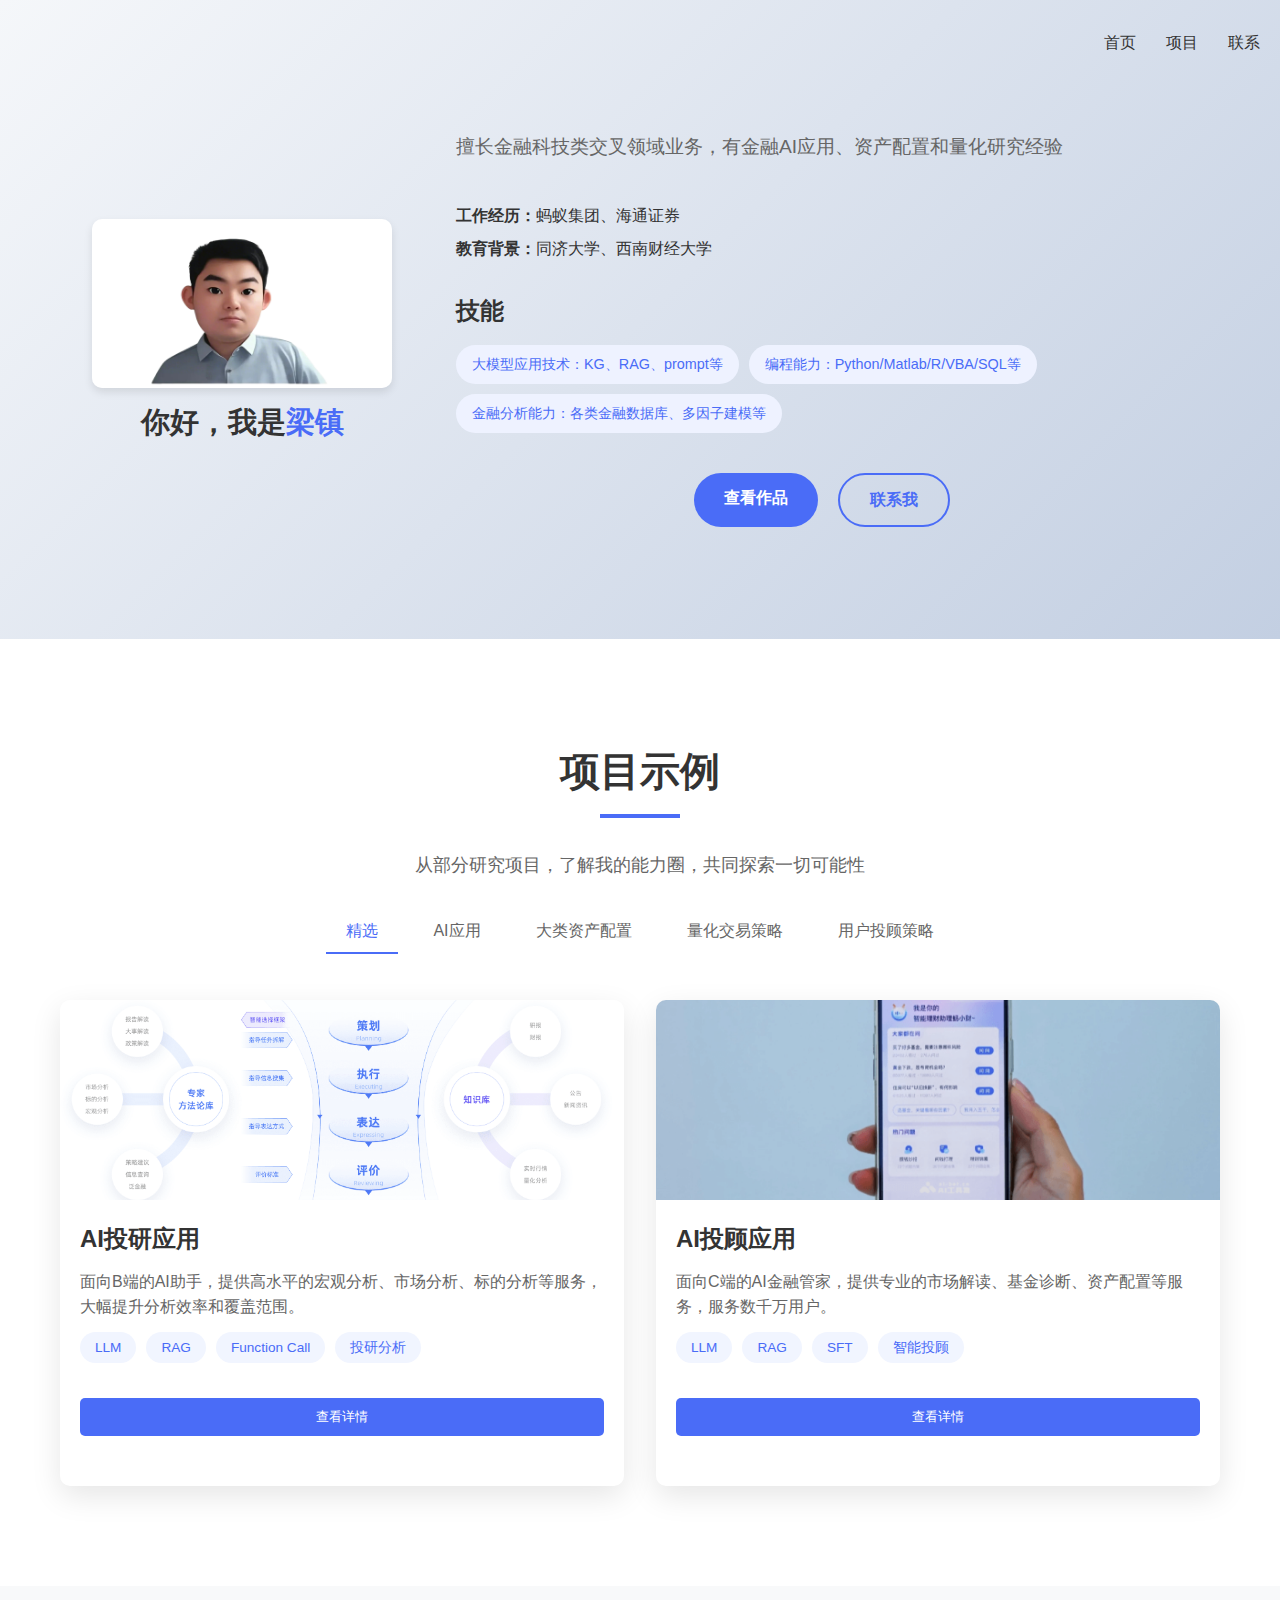
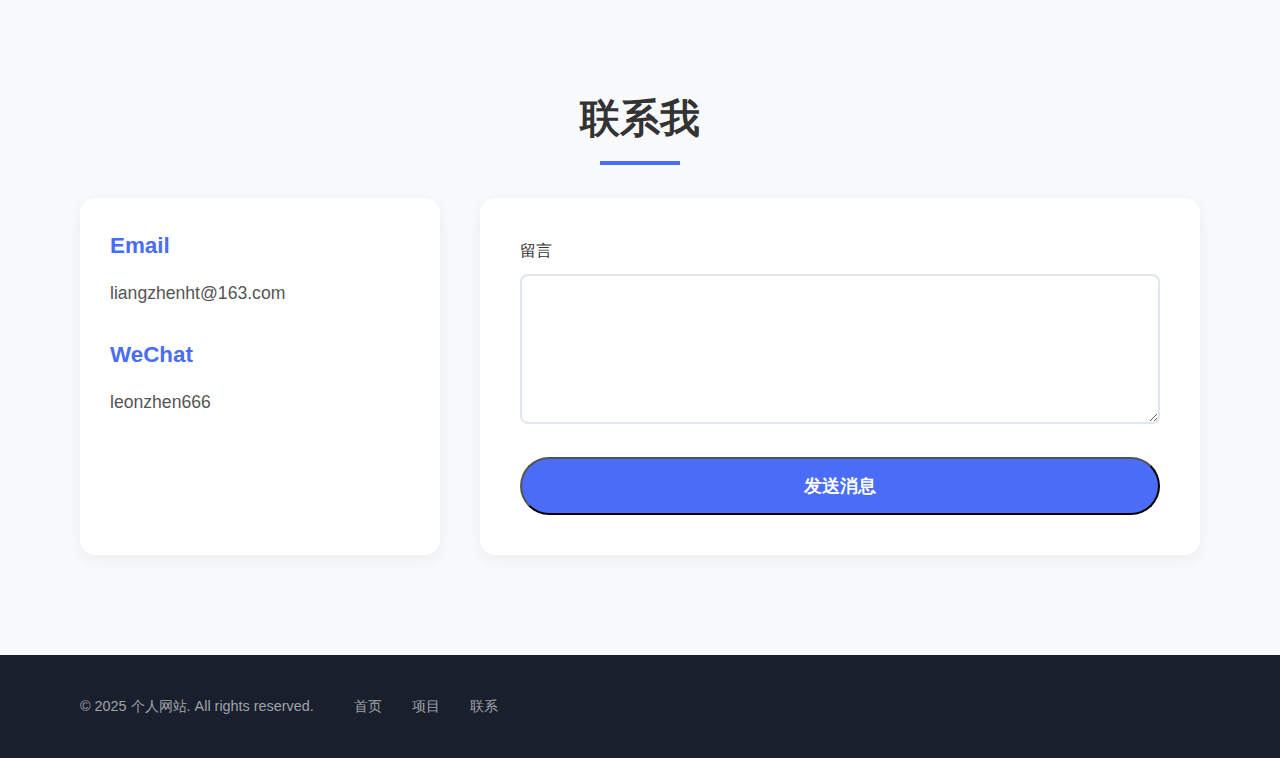
==== commit 299d619c: "feat: 1. 修复项目模块的TAB切换和模态框功能 2. 优化AI投研应用的链接展示方式 3. 添加项目相关的图片和报告文件" ====
--- a/index.html
+++ b/index.html
@@ -76,6 +76,7 @@
                             <span>Function Call</span>
                             <span>投研分析</span>
                         </div>
+                        <button class="project-link" onclick="openModal('research-modal')">查看详情</button>
                     </div>
                 </div>
                 <div class="project-card" data-modal-id="advisor-modal">
@@ -91,6 +92,7 @@
                             <span>SFT</span>
                             <span>智能投顾</span>
                         </div>
+                        <button class="project-link" onclick="openModal('advisor-modal')">查看详情</button>
                     </div>
                 </div>
             </div>
@@ -108,6 +110,7 @@
                             <span>Function Call</span>
                             <span>投研分析</span>
                         </div>
+                        <button class="project-link" onclick="openModal('research-modal')">查看详情</button>
                     </div>
                 </div>
                 <div class="project-card" data-modal-id="advisor-modal">
@@ -123,6 +126,7 @@
                             <span>SFT</span>
                             <span>智能投顾</span>
                         </div>
+                        <button class="project-link" onclick="openModal('advisor-modal')">查看详情</button>
                     </div>
                 </div>
             </div>
@@ -147,7 +151,19 @@
                         <p>AI助手可以高水平进行宏观分析、市场分析、标的分析、政策/异动/大事解读和报告解读，分析效率大幅提升（2小时降至0.3小时）、供给覆盖大幅增加（以市场异动为例，从每年数十篇提升到数千篇）</p>
                     </div>
                     
-                    <a href="https://zhu.alipay.com/fin-research/" target="_blank" class="modal-link">访问项目</a>
+                    <div class="modal-section">
+                        <h3>相关技术</h3>
+                        <div class="project-tags">
+                            <span>LLM</span>
+                            <span>RAG</span>
+                            <span>Function Call</span>
+                            <span>投研分析</span>
+                        </div>
+                    </div>
+
+                    <div class="modal-section">
+                        <a href="https://zhu.alipay.com/fin-research/" target="_blank" class="modal-link">访问项目</a>
+                    </div>
                 </div>
             </div>
 
@@ -175,21 +191,155 @@
                             <li>相关内容深度聊天用户和采纳服务用户超百万，项目整体月活数千万级别</li>
                         </ul>
                     </div>
-                    
-                    <p class="modal-section">备注：可在支付宝-理财、蚂蚁财富APP上体验</p>
+
+                    <div class="modal-section">
+                        <h3>相关技术</h3>
+                        <div class="project-tags">
+                            <span>LLM</span>
+                            <span>RAG</span>
+                            <span>SFT</span>
+                            <span>智能投顾</span>
+                        </div>
+                    </div>
+                    
+                    <div class="modal-section">
+                        <p>备注：可在支付宝-理财、蚂蚁财富APP上体验</p>
+                    </div>
                 </div>
             </div>
             <div class="project-grid" data-category="asset">
-                <div class="project-card" data-modal-id="asset-modal">
-                    <div class="project-info">
-                        <h3>陆续更新，敬请期待</h3>
+                <div class="project-card" data-modal-id="asset-timing-modal">
+                    <div class="project-image">
+                        <img src="大类资产配置1.png" alt="大类资产择时算法研发">
+                    </div>
+                    <div class="project-info">
+                        <h3>大类资产择时算法研发</h3>
+                        <p>采用AQR宏观动量模型，对大类资产（股、债）构建直观的信号加权算法，进行择时。</p>
+                        <div class="project-tags">
+                            <span>宏观动量模型</span>
+                            <span>单变量回归分析</span>
+                            <span>Spearman Corr</span>
+                        </div>
+                        <button class="project-link" onclick="openModal('asset-timing-modal')">查看详情</button>
+                    </div>
+                </div>
+            </div>
+
+            <!-- 大类资产择时算法研发模态框 -->
+            <div id="asset-timing-modal" class="modal">
+                <div class="modal-content">
+                    <button class="modal-close" data-modal-id="asset-timing-modal"></button>
+                    <h2 class="modal-title">大类资产择时算法研发</h2>
+                    <p class="modal-subtitle">基于宏观动量模型的大类资产择时策略</p>
+                    
+                    <div class="modal-section">
+                        <h3>项目描述</h3>
+                        <ul>
+                            <li>采用AQR宏观动量模型，对大类资产（股、债）构建直观的信号加权算法，进行择时</li>
+                            <li>结合预期差进行事件驱动择时</li>
+                        </ul>
+                    </div>
+                    
+                    <div class="modal-section">
+                        <h3>项目成果</h3>
+                        <ul>
+                            <li>股票年化收益为22.17%，胜率为70%</li>
+                            <li>债券年化收益为2.19%，胜率为74%</li>
+                        </ul>
+                    </div>
+
+                    <div class="modal-section">
+                        <h3>相关算法</h3>
+                        <ul>
+                            <li>宏观动量模型</li>
+                            <li>单变量回归分析</li>
+                            <li>Spearman Corr（秩相关）</li>
+                        </ul>
+                    </div>
+
+                    <div class="modal-section">
+                        <h3>研究报告</h3>
+                        <div class="report-links">
+                            <a href="大类资产配置报告1.pdf" class="report-link" target="_blank" download>
+                                <svg class="pdf-icon" viewBox="0 0 24 24">
+                                    <path d="M14,2H6C4.9,2,4,2.9,4,4v16c0,1.1,0.9,2,2,2h12c1.1,0,2-0.9,2-2V8L14,2z M16,18H8v-2h8V18z M16,14H8v-2h8V14z M13,9V3.5 L18.5,9H13z"/>
+                                </svg>
+                                大类资产配置报告1.pdf
+                            </a>
+                            <a href="大类资产配置报告2.pdf" class="report-link" target="_blank" download>
+                                <svg class="pdf-icon" viewBox="0 0 24 24">
+                                    <path d="M14,2H6C4.9,2,4,2.9,4,4v16c0,1.1,0.9,2,2,2h12c1.1,0,2-0.9,2-2V8L14,2z M16,18H8v-2h8V18z M16,14H8v-2h8V14z M13,9V3.5 L18.5,9H13z"/>
+                                </svg>
+                                大类资产配置报告2.pdf
+                            </a>
+                        </div>
                     </div>
                 </div>
             </div>
             <div class="project-grid" data-category="quant">
-                <div class="project-card" data-modal-id="quant-modal">
-                    <div class="project-info">
-                        <h3>陆续更新，敬请期待</h3>
+                <div class="project-card" data-modal-id="cta-modal">
+                    <div class="project-image">
+                        <img src="CTA策略1.png" alt="CTA因子化投资组合构建">
+                    </div>
+                    <div class="project-info">
+                        <h3>CTA因子化投资组合构建</h3>
+                        <p>将股票多因子模型的框架引入商品及金融期货领域。</p>
+                        <div class="project-tags">
+                            <span>Barra因子模型</span>
+                            <span>风险平价</span>
+                            <span>风险预算</span>
+                        </div>
+                        <button class="project-link" onclick="openModal('cta-modal')">查看详情</button>
+                    </div>
+                </div>
+            </div>
+
+            <!-- CTA因子化投资组合构建模态框 -->
+            <div id="cta-modal" class="modal">
+                <div class="modal-content">
+                    <button class="modal-close" data-modal-id="cta-modal"></button>
+                    <h2 class="modal-title">CTA因子化投资组合构建</h2>
+                    <p class="modal-subtitle">基于Barra结构化因子模型的CTA策略</p>
+                    
+                    <div class="modal-section">
+                        <h3>项目描述</h3>
+                        <p>将股票多因子模型的框架引入商品及金融期货领域。</p>
+                    </div>
+                    
+                    <div class="modal-section">
+                        <h3>项目成果</h3>
+                        <ul>
+                            <li>样本内年化收益约为10%</li>
+                            <li>2018年样本外收益达12%</li>
+                            <li>2020年至今约为3.31%</li>
+                        </ul>
+                    </div>
+
+                    <div class="modal-section">
+                        <h3>相关算法</h3>
+                        <ul>
+                            <li>Barra结构化因子模型</li>
+                            <li>风险平价模型</li>
+                            <li>风险预算模型</li>
+                        </ul>
+                    </div>
+
+                    <div class="modal-section">
+                        <h3>研究报告</h3>
+                        <div class="report-links">
+                            <a href="CTA策略报告1.pdf" class="report-link" target="_blank" download>
+                                <svg class="pdf-icon" viewBox="0 0 24 24">
+                                    <path d="M14,2H6C4.9,2,4,2.9,4,4v16c0,1.1,0.9,2,2,2h12c1.1,0,2-0.9,2-2V8L14,2z M16,18H8v-2h8V18z M16,14H8v-2h8V14z M13,9V3.5 L18.5,9H13z"/>
+                                </svg>
+                                CTA策略报告1.pdf
+                            </a>
+                            <a href="CTA策略报告2.pdf" class="report-link" target="_blank" download>
+                                <svg class="pdf-icon" viewBox="0 0 24 24">
+                                    <path d="M14,2H6C4.9,2,4,2.9,4,4v16c0,1.1,0.9,2,2,2h12c1.1,0,2-0.9,2-2V8L14,2z M16,18H8v-2h8V18z M16,14H8v-2h8V14z M13,9V3.5 L18.5,9H13z"/>
+                                </svg>
+                                CTA策略报告2.pdf
+                            </a>
+                        </div>
                     </div>
                 </div>
             </div>
@@ -197,22 +347,6 @@
                 <div class="project-card" data-modal-id="advisor-strategy-modal">
                     <div class="project-info">
                         <h3>陆续更新，敬请期待</h3>
-                    </div>
-                </div>
-                <div class="project-card" data-modal-id="advisor-modal">
-                    <div class="project-image">
-                        <img src="AI应用2.png" alt="AI投顾应用">
-                    </div>
-                    <div class="project-info">
-                        <h3>AI投顾应用</h3>
-                        <p>面向C端的AI金融管家，提供专业的市场解读、基金诊断、资产配置等服务，服务数千万用户。</p>
-                        <div class="project-tags">
-                            <span>LLM</span>
-                            <span>RAG</span>
-                            <span>SFT</span>
-                            <span>智能投顾</span>
-                        </div>
-                        <button class="project-link" onclick="openModal('advisor-modal')">查看详情</button>
                     </div>
                 </div>
             </div>
--- a/style.css
+++ b/style.css
@@ -308,13 +308,19 @@
 
 .modal-link {
     display: inline-block;
-    color: #4a6cf7;
-    text-decoration: underline;
-    margin-top: 20px;
+    padding: 12px 24px;
+    background-color: #4a6cf7;
+    color: white;
+    border-radius: 5px;
+    text-decoration: none;
+    font-weight: 500;
+    transition: all 0.3s ease;
 }
 
 .modal-link:hover {
-    color: #3a57d7;
+    background-color: #3a57d7;
+    transform: translateY(-2px);
+    box-shadow: 0 5px 15px rgba(74, 108, 247, 0.2);
 }
 
 .section-subtitle {
@@ -367,15 +373,17 @@
 
 .project-grid {
     display: none;
-    grid-template-columns: repeat(auto-fill, minmax(350px, 1fr));
-    gap: 30px;
-    max-width: 1200px;
-    margin: 0 auto;
-    padding: 0 20px;
+    grid-template-columns: repeat(auto-fit, minmax(300px, 1fr));
+    gap: 2rem;
+    opacity: 0;
+    transform: translateY(20px);
+    transition: opacity 0.3s ease, transform 0.3s ease;
 }
 
 .project-grid.active {
     display: grid;
+    opacity: 1;
+    transform: translateY(0);
 }
 
 .project-card {
@@ -700,4 +708,73 @@
         gap: 20px;
         text-align: center;
     }
+}
+
+.report-images {
+    display: flex;
+    flex-direction: column;
+    gap: 20px;
+    margin-top: 15px;
+}
+
+.report-image {
+    width: 100%;
+    height: auto;
+    border-radius: 8px;
+    box-shadow: 0 2px 8px rgba(0, 0, 0, 0.1);
+    transition: transform 0.3s ease;
+}
+
+.report-image:hover {
+    transform: scale(1.02);
+}
+
+.report-links {
+    display: flex;
+    flex-direction: column;
+    gap: 15px;
+    margin-top: 15px;
+}
+
+.report-link {
+    display: flex;
+    align-items: center;
+    gap: 10px;
+    padding: 12px 20px;
+    background-color: #f8f9fa;
+    border-radius: 8px;
+    color: #333;
+    font-weight: 500;
+    transition: all 0.3s ease;
+}
+
+.report-link:hover {
+    background-color: #e9ecef;
+    transform: translateX(5px);
+}
+
+.pdf-icon {
+    width: 24px;
+    height: 24px;
+    fill: #dc3545;
+}
+
+.project-link {
+    display: inline-block;
+    padding: 10px 20px;
+    background-color: #4a6cf7;
+    color: white;
+    border: none;
+    border-radius: 5px;
+    font-weight: 500;
+    cursor: pointer;
+    transition: all 0.3s ease;
+    margin-top: 15px;
+    width: 100%;
+}
+
+.project-link:hover {
+    background-color: #3a57d7;
+    transform: translateY(-2px);
+    box-shadow: 0 5px 15px rgba(74, 108, 247, 0.2);
 }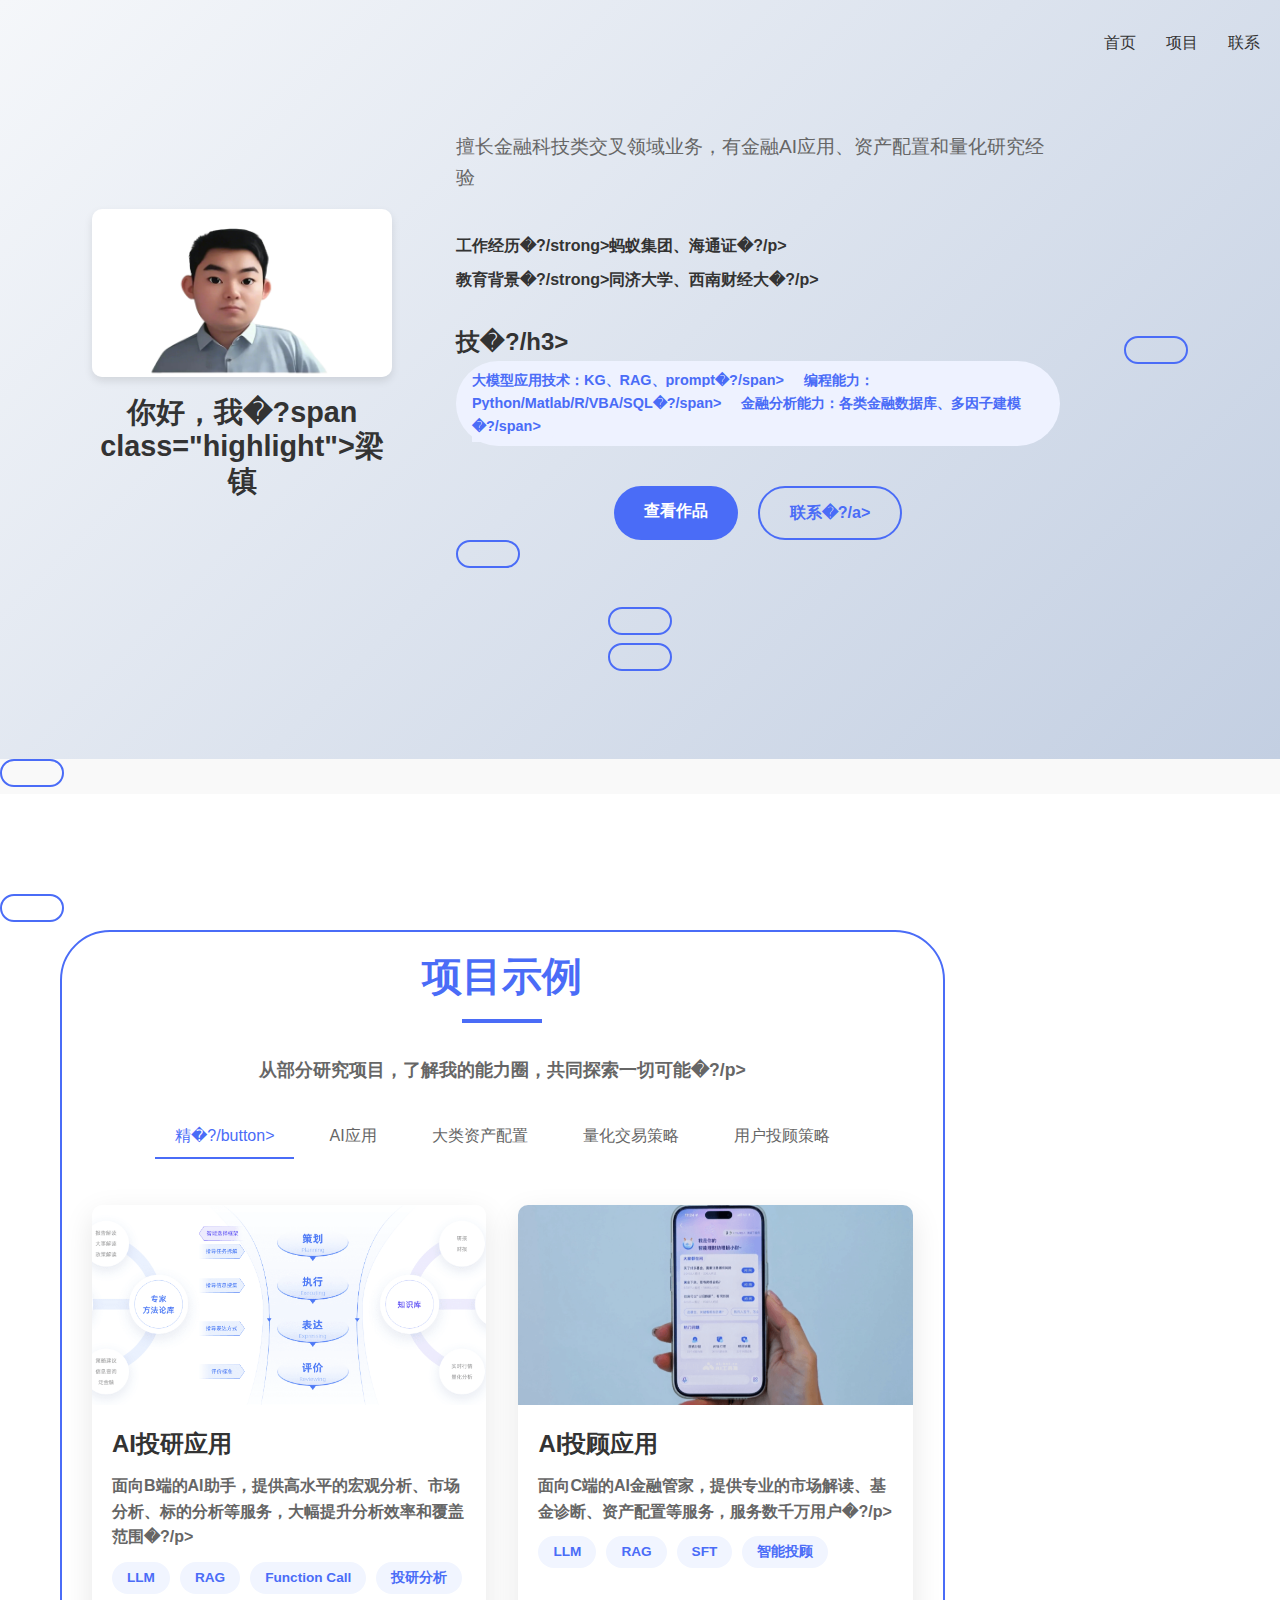
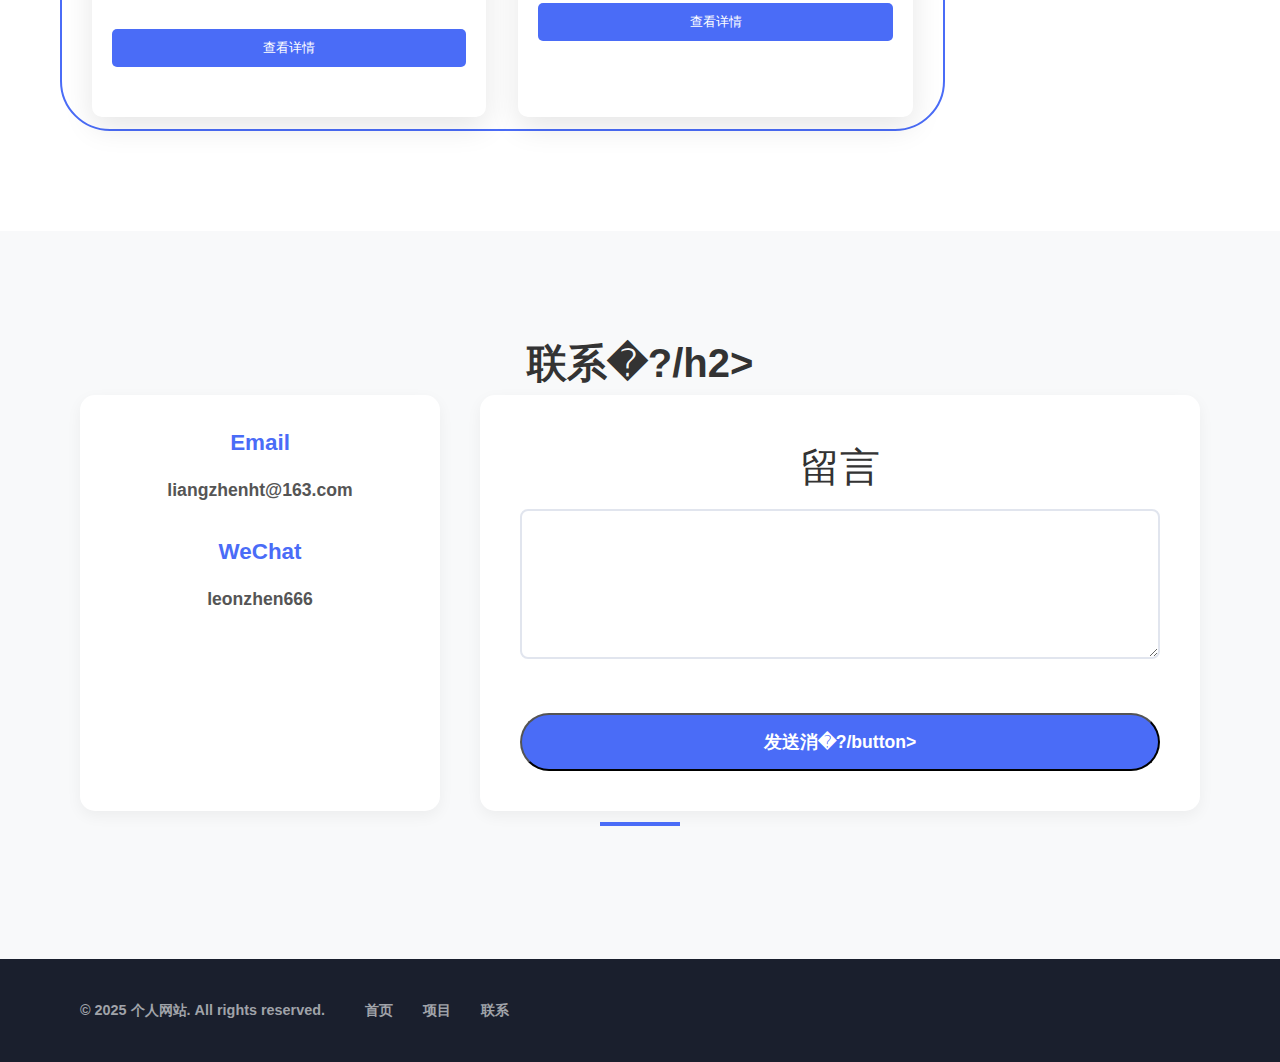
==== commit 1d5a41a5: "feat: 添加FormSubmit服务处理留言提交" ====
--- a/index.html
+++ b/index.html
@@ -1,4 +1,4 @@
-<!DOCTYPE html>
+﻿<!DOCTYPE html>
 <html lang="zh">
 <head>
     <meta charset="UTF-8">
@@ -19,31 +19,31 @@
         </div>
     </nav>
 
-    <!-- 个人简介 -->
+    <!-- 个人简�?-->
     <section id="home" class="hero">
         <div class="container">
             <div class="hero-content">
                 <div class="hero-image">
                     <img src="数字形象.jpeg" alt="个人照片">
-                    <h1>你好，我是<span class="highlight">梁镇</span></h1>
+                    <h1>你好，我�?span class="highlight">梁镇</span></h1>
                 </div>
                 <div class="hero-text">
                     <p class="description">擅长金融科技类交叉领域业务，有金融AI应用、资产配置和量化研究经验</p>
                     <div class="experience">
-                        <p><strong>工作经历：</strong>蚂蚁集团、海通证券</p>
-                        <p><strong>教育背景：</strong>同济大学、西南财经大学</p>
+                        <p><strong>工作经历�?/strong>蚂蚁集团、海通证�?/p>
+                        <p><strong>教育背景�?/strong>同济大学、西南财经大�?/p>
                     </div>
                     <div class="skills">
-                        <h3>技能</h3>
+                        <h3>技�?/h3>
                         <div class="skill-tags">
-                            <span>大模型应用技术：KG、RAG、prompt等</span>
-                            <span>编程能力：Python/Matlab/R/VBA/SQL等</span>
-                            <span>金融分析能力：各类金融数据库、多因子建模等</span>
+                            <span>大模型应用技术：KG、RAG、prompt�?/span>
+                            <span>编程能力：Python/Matlab/R/VBA/SQL�?/span>
+                            <span>金融分析能力：各类金融数据库、多因子建模�?/span>
                         </div>
                     </div>
                     <div class="buttons">
                         <a href="#projects" class="btn primary">查看作品</a>
-                        <a href="#contact" class="btn secondary">联系我</a>
+                        <a href="#contact" class="btn secondary">联系�?/a>
                     </div>
                 </div>
             </div>
@@ -54,9 +54,9 @@
     <section id="projects" class="projects">
         <div class="container">
             <h2 class="section-title">项目示例</h2>
-            <p class="section-subtitle">从部分研究项目，了解我的能力圈，共同探索一切可能性</p>
+            <p class="section-subtitle">从部分研究项目，了解我的能力圈，共同探索一切可能�?/p>
             <div class="project-tabs">
-                <button class="tab-btn active" data-category="featured">精选</button>
+                <button class="tab-btn active" data-category="featured">精�?/button>
                 <button class="tab-btn" data-category="ai">AI应用</button>
                 <button class="tab-btn" data-category="asset">大类资产配置</button>
                 <button class="tab-btn" data-category="quant">量化交易策略</button>
@@ -69,7 +69,7 @@
                     </div>
                     <div class="project-info">
                         <h3>AI投研应用</h3>
-                        <p>面向B端的AI助手，提供高水平的宏观分析、市场分析、标的分析等服务，大幅提升分析效率和覆盖范围。</p>
+                        <p>面向B端的AI助手，提供高水平的宏观分析、市场分析、标的分析等服务，大幅提升分析效率和覆盖范围�?/p>
                         <div class="project-tags">
                             <span>LLM</span>
                             <span>RAG</span>
@@ -85,7 +85,7 @@
                     </div>
                     <div class="project-info">
                         <h3>AI投顾应用</h3>
-                        <p>面向C端的AI金融管家，提供专业的市场解读、基金诊断、资产配置等服务，服务数千万用户。</p>
+                        <p>面向C端的AI金融管家，提供专业的市场解读、基金诊断、资产配置等服务，服务数千万用户�?/p>
                         <div class="project-tags">
                             <span>LLM</span>
                             <span>RAG</span>
@@ -103,7 +103,7 @@
                     </div>
                     <div class="project-info">
                         <h3>AI投研应用</h3>
-                        <p>面向B端的AI助手，提供高水平的宏观分析、市场分析、标的分析等服务，大幅提升分析效率和覆盖范围。</p>
+                        <p>面向B端的AI助手，提供高水平的宏观分析、市场分析、标的分析等服务，大幅提升分析效率和覆盖范围�?/p>
                         <div class="project-tags">
                             <span>LLM</span>
                             <span>RAG</span>
@@ -119,7 +119,7 @@
                     </div>
                     <div class="project-info">
                         <h3>AI投顾应用</h3>
-                        <p>面向C端的AI金融管家，提供专业的市场解读、基金诊断、资产配置等服务，服务数千万用户。</p>
+                        <p>面向C端的AI金融管家，提供专业的市场解读、基金诊断、资产配置等服务，服务数千万用户�?/p>
                         <div class="project-tags">
                             <span>LLM</span>
                             <span>RAG</span>
@@ -141,18 +141,18 @@
                     <div class="modal-section">
                         <h3>项目描述</h3>
                         <ul>
-                            <li>构建投研投顾知识库（包括专家调研、市场分析报告，20+宏观分析框架、100+行业分析框架，20+商品分析框架等），通过prompt和RAG检索提升专业问题生成效果</li>
-                            <li>构建市场、基金/股票产品、用户账户量化分析和诊断工具，通过function call调用</li>
+                            <li>构建投研投顾知识库（包括专家调研、市场分析报告，20+宏观分析框架�?00+行业分析框架�?0+商品分析框架等），通过prompt和RAG检索提升专业问题生成效�?/li>
+                            <li>构建市场、基�?股票产品、用户账户量化分析和诊断工具，通过function call调用</li>
                         </ul>
                     </div>
                     
                     <div class="modal-section">
                         <h3>项目成果</h3>
-                        <p>AI助手可以高水平进行宏观分析、市场分析、标的分析、政策/异动/大事解读和报告解读，分析效率大幅提升（2小时降至0.3小时）、供给覆盖大幅增加（以市场异动为例，从每年数十篇提升到数千篇）</p>
-                    </div>
-                    
-                    <div class="modal-section">
-                        <h3>相关技术</h3>
+                        <p>AI助手可以高水平进行宏观分析、市场分析、标的分析、政�?异动/大事解读和报告解读，分析效率大幅提升�?小时降至0.3小时）、供给覆盖大幅增加（以市场异动为例，从每年数十篇提升到数千篇�?/p>
+                    </div>
+                    
+                    <div class="modal-section">
+                        <h3>相关技�?/h3>
                         <div class="project-tags">
                             <span>LLM</span>
                             <span>RAG</span>
@@ -177,9 +177,9 @@
                     <div class="modal-section">
                         <h3>项目描述</h3>
                         <ul>
-                            <li>构建投研投顾知识库（包括专家调研、市场分析报告，20+宏观分析框架、100+行业分析框架，20+商品分析框架等），通过prompt和RAG检索提升专业问题生成效果</li>
-                            <li>构建市场、基金/股票产品、用户账户量化分析和诊断工具，通过function call调用</li>
-                            <li>参与prompt和样本生产和改写，以及GC内容的打标和评测标准化，通过sft微调训练，提升生产内容的严谨性和一致性</li>
+                            <li>构建投研投顾知识库（包括专家调研、市场分析报告，20+宏观分析框架�?00+行业分析框架�?0+商品分析框架等），通过prompt和RAG检索提升专业问题生成效�?/li>
+                            <li>构建市场、基�?股票产品、用户账户量化分析和诊断工具，通过function call调用</li>
+                            <li>参与prompt和样本生产和改写，以及GC内容的打标和评测标准化，通过sft微调训练，提升生产内容的严谨性和一致�?/li>
                             <li>协同运营，设计和改进全场景的问答铺设，增强对话引导（sug）等</li>
                         </ul>
                     </div>
@@ -187,13 +187,13 @@
                     <div class="modal-section">
                         <h3>项目成果</h3>
                         <ul>
-                            <li>AI助手可高精度回答市场异动解读、行情分析、基金诊断、个性化资产配置方案、用户收益分析和归因、基金推荐等专业问题，相关问题解决率提升到90%+（基座模型仅40%+）</li>
+                            <li>AI助手可高精度回答市场异动解读、行情分析、基金诊断、个性化资产配置方案、用户收益分析和归因、基金推荐等专业问题，相关问题解决率提升�?0%+（基座模型仅40%+�?/li>
                             <li>相关内容深度聊天用户和采纳服务用户超百万，项目整体月活数千万级别</li>
                         </ul>
                     </div>
 
                     <div class="modal-section">
-                        <h3>相关技术</h3>
+                        <h3>相关技�?/h3>
                         <div class="project-tags">
                             <span>LLM</span>
                             <span>RAG</span>
@@ -203,7 +203,7 @@
                     </div>
                     
                     <div class="modal-section">
-                        <p>备注：可在支付宝-理财、蚂蚁财富APP上体验</p>
+                        <p>备注：可在支付宝-理财、蚂蚁财富APP上体�?/p>
                     </div>
                 </div>
             </div>
@@ -214,10 +214,10 @@
                     </div>
                     <div class="project-info">
                         <h3>大类资产择时算法研发</h3>
-                        <p>采用AQR宏观动量模型，对大类资产（股、债）构建直观的信号加权算法，进行择时。</p>
+                        <p>采用AQR宏观动量模型，对大类资产（股、债）构建直观的信号加权算法，进行择时�?/p>
                         <div class="project-tags">
                             <span>宏观动量模型</span>
-                            <span>单变量回归分析</span>
+                            <span>单变量回归分�?/span>
                             <span>Spearman Corr</span>
                         </div>
                         <button class="project-link" onclick="openModal('asset-timing-modal')">查看详情</button>
@@ -230,21 +230,21 @@
                 <div class="modal-content">
                     <button class="modal-close" data-modal-id="asset-timing-modal"></button>
                     <h2 class="modal-title">大类资产择时算法研发</h2>
-                    <p class="modal-subtitle">基于宏观动量模型的大类资产择时策略</p>
+                    <p class="modal-subtitle">基于宏观动量模型的大类资产择时策�?/p>
                     
                     <div class="modal-section">
                         <h3>项目描述</h3>
                         <ul>
                             <li>采用AQR宏观动量模型，对大类资产（股、债）构建直观的信号加权算法，进行择时</li>
-                            <li>结合预期差进行事件驱动择时</li>
+                            <li>结合预期差进行事件驱动择�?/li>
                         </ul>
                     </div>
                     
                     <div class="modal-section">
                         <h3>项目成果</h3>
                         <ul>
-                            <li>股票年化收益为22.17%，胜率为70%</li>
-                            <li>债券年化收益为2.19%，胜率为74%</li>
+                            <li>股票年化收益�?2.17%，胜率为70%</li>
+                            <li>债券年化收益�?.19%，胜率为74%</li>
                         </ul>
                     </div>
 
@@ -252,8 +252,8 @@
                         <h3>相关算法</h3>
                         <ul>
                             <li>宏观动量模型</li>
-                            <li>单变量回归分析</li>
-                            <li>Spearman Corr（秩相关）</li>
+                            <li>单变量回归分�?/li>
+                            <li>Spearman Corr（秩相关�?/li>
                         </ul>
                     </div>
 
@@ -279,11 +279,11 @@
             <div class="project-grid" data-category="quant">
                 <div class="project-card" data-modal-id="cta-modal">
                     <div class="project-image">
-                        <img src="CTA策略1.png" alt="CTA因子化投资组合构建">
-                    </div>
-                    <div class="project-info">
-                        <h3>CTA因子化投资组合构建</h3>
-                        <p>将股票多因子模型的框架引入商品及金融期货领域。</p>
+                        <img src="CTA策略1.png" alt="CTA因子化投资组合构�?>
+                    </div>
+                    <div class="project-info">
+                        <h3>CTA因子化投资组合构�?/h3>
+                        <p>将股票多因子模型的框架引入商品及金融期货领域�?/p>
                         <div class="project-tags">
                             <span>Barra因子模型</span>
                             <span>风险平价</span>
@@ -298,27 +298,27 @@
             <div id="cta-modal" class="modal">
                 <div class="modal-content">
                     <button class="modal-close" data-modal-id="cta-modal"></button>
-                    <h2 class="modal-title">CTA因子化投资组合构建</h2>
+                    <h2 class="modal-title">CTA因子化投资组合构�?/h2>
                     <p class="modal-subtitle">基于Barra结构化因子模型的CTA策略</p>
                     
                     <div class="modal-section">
                         <h3>项目描述</h3>
-                        <p>将股票多因子模型的框架引入商品及金融期货领域。</p>
+                        <p>将股票多因子模型的框架引入商品及金融期货领域�?/p>
                     </div>
                     
                     <div class="modal-section">
                         <h3>项目成果</h3>
                         <ul>
-                            <li>样本内年化收益约为10%</li>
-                            <li>2018年样本外收益达12%</li>
-                            <li>2020年至今约为3.31%</li>
+                            <li>样本内年化收益约�?0%</li>
+                            <li>2018年样本外收益�?2%</li>
+                            <li>2020年至今约�?.31%</li>
                         </ul>
                     </div>
 
                     <div class="modal-section">
                         <h3>相关算法</h3>
                         <ul>
-                            <li>Barra结构化因子模型</li>
+                            <li>Barra结构化因子模�?/li>
                             <li>风险平价模型</li>
                             <li>风险预算模型</li>
                         </ul>
@@ -346,7 +346,7 @@
             <div class="project-grid" data-category="advisor">
                 <div class="project-card" data-modal-id="advisor-strategy-modal">
                     <div class="project-info">
-                        <h3>陆续更新，敬请期待</h3>
+                        <h3>陆续更新，敬请期�?/h3>
                     </div>
                 </div>
             </div>
@@ -358,7 +358,7 @@
     <!-- 联系方式 -->
     <section id="contact" class="contact">
         <div class="container">
-            <h2 class="section-title">联系我</h2>
+            <h2 class="section-title">联系�?/h2>
             <div class="contact-content">
                 <div class="contact-info">
                     <div class="contact-item">
@@ -371,12 +371,12 @@
                     </div>
                 </div>
                 <div class="contact-form">
-                    <form>
+                    <form action="https://formsubmit.co/liangzhenht@163.com" method="POST"><input type="hidden" name="_subject" value="个人网站留言"><input type="hidden" name="_next" value="https://leon93zhen.github.io">
                         <div class="form-group">
                             <label for="message">留言</label>
                             <textarea id="message" name="message" rows="5" required></textarea>
                         </div>
-                        <button type="submit" class="btn primary">发送消息</button>
+                        <button type="submit" class="btn primary">发送消�?/button>
                     </form>
                 </div>
             </div>
@@ -400,4 +400,4 @@
 
     <script src="script.js"></script>
 </body>
-</html>+</html>
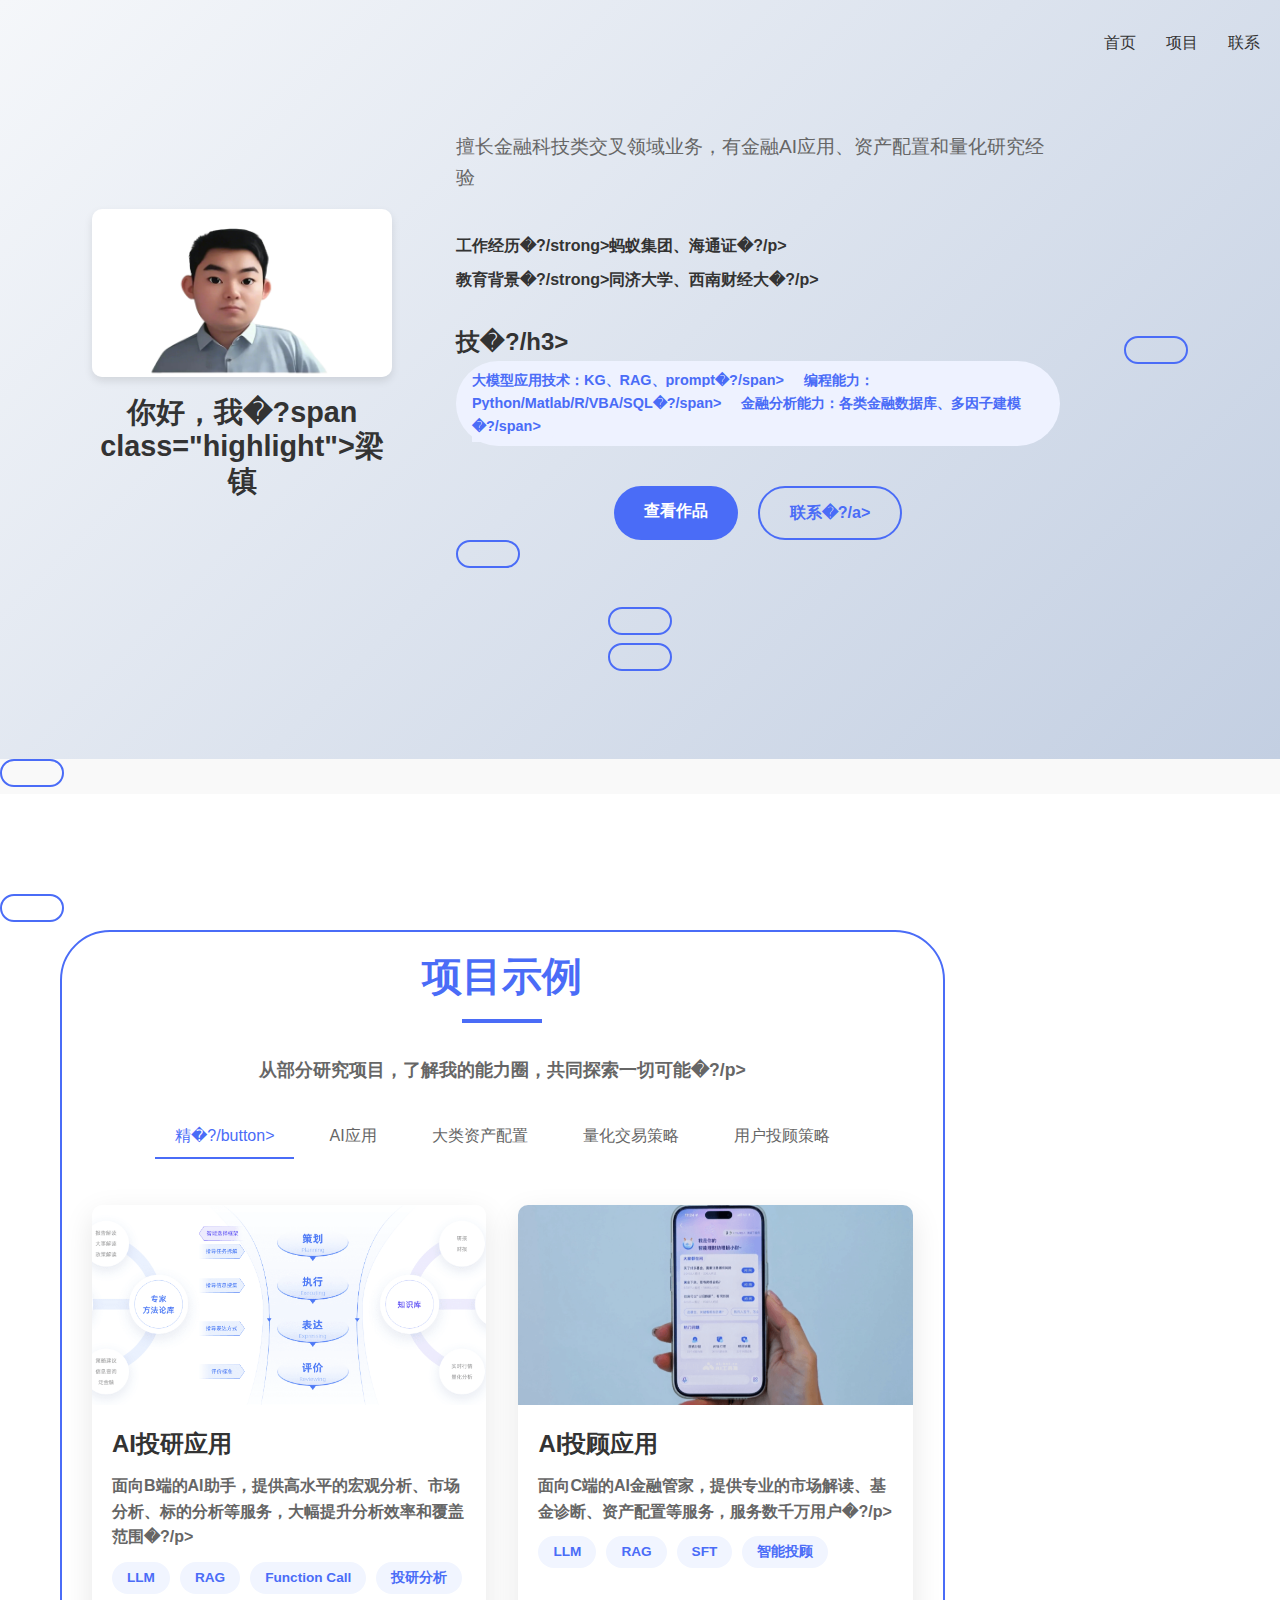
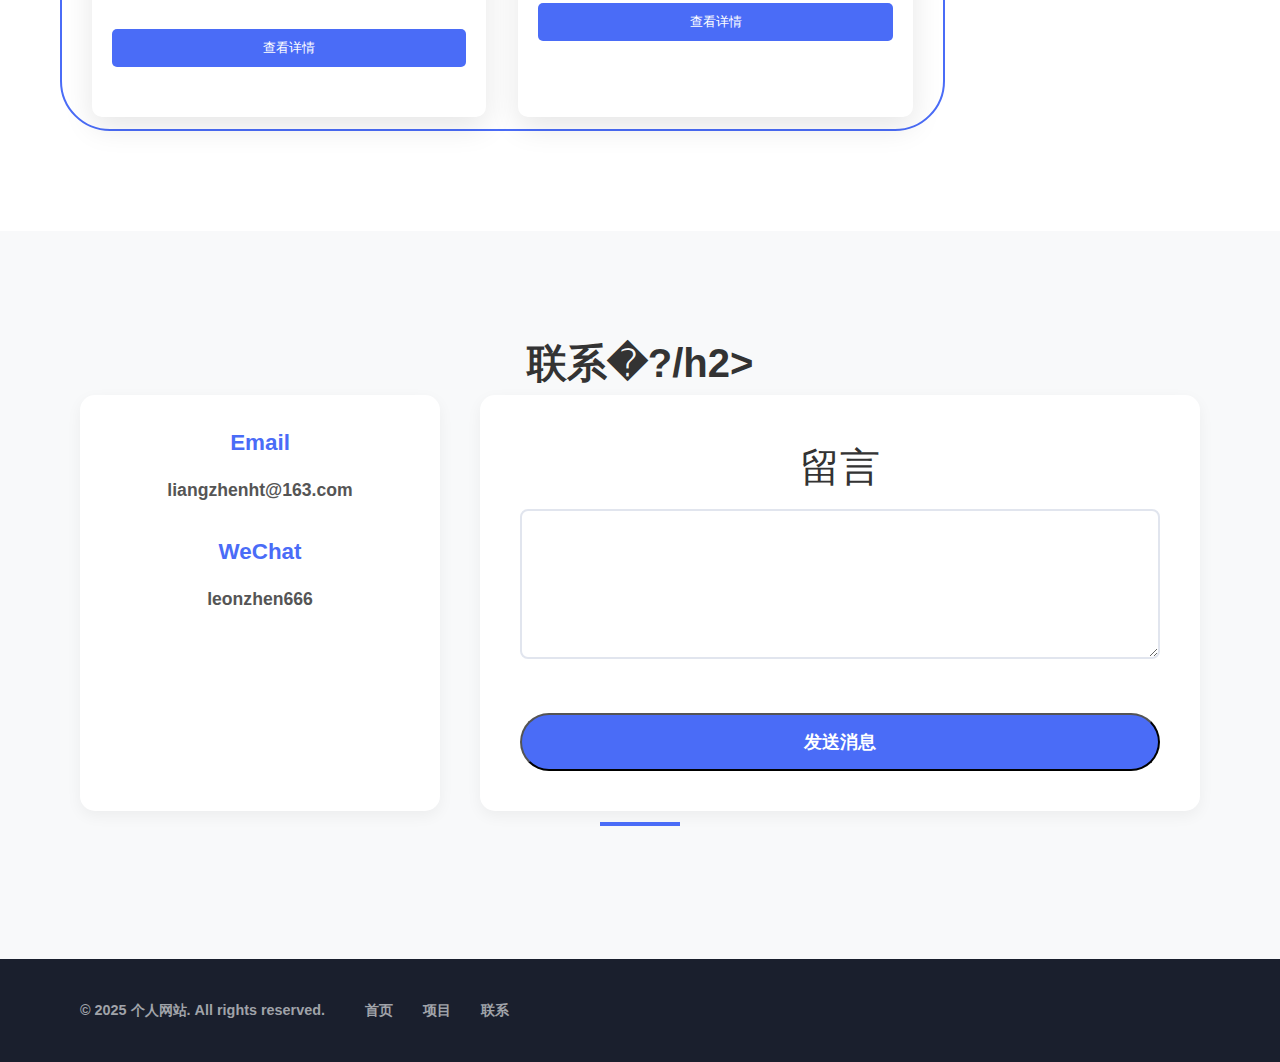
==== commit 527e2ef8: "fix: form encoding and add anti-spam measures" ====
--- a/index.html
+++ b/index.html
@@ -371,12 +371,16 @@
                     </div>
                 </div>
                 <div class="contact-form">
-                    <form action="https://formsubmit.co/liangzhenht@163.com" method="POST"><input type="hidden" name="_subject" value="个人网站留言"><input type="hidden" name="_next" value="https://leon93zhen.github.io">
+                    <form action="https://formsubmit.co/liangzhenht@163.com" method="POST">
+                        <input type="hidden" name="_subject" value="个人网站留言">
+                        <input type="hidden" name="_next" value="https://leon93zhen.github.io">
+                        <input type="hidden" name="_captcha" value="true">
+                        <input type="hidden" name="_template" value="box">
                         <div class="form-group">
                             <label for="message">留言</label>
                             <textarea id="message" name="message" rows="5" required></textarea>
                         </div>
-                        <button type="submit" class="btn primary">发送消�?/button>
+                        <button type="submit" class="btn primary">发送消息</button>
                     </form>
                 </div>
             </div>
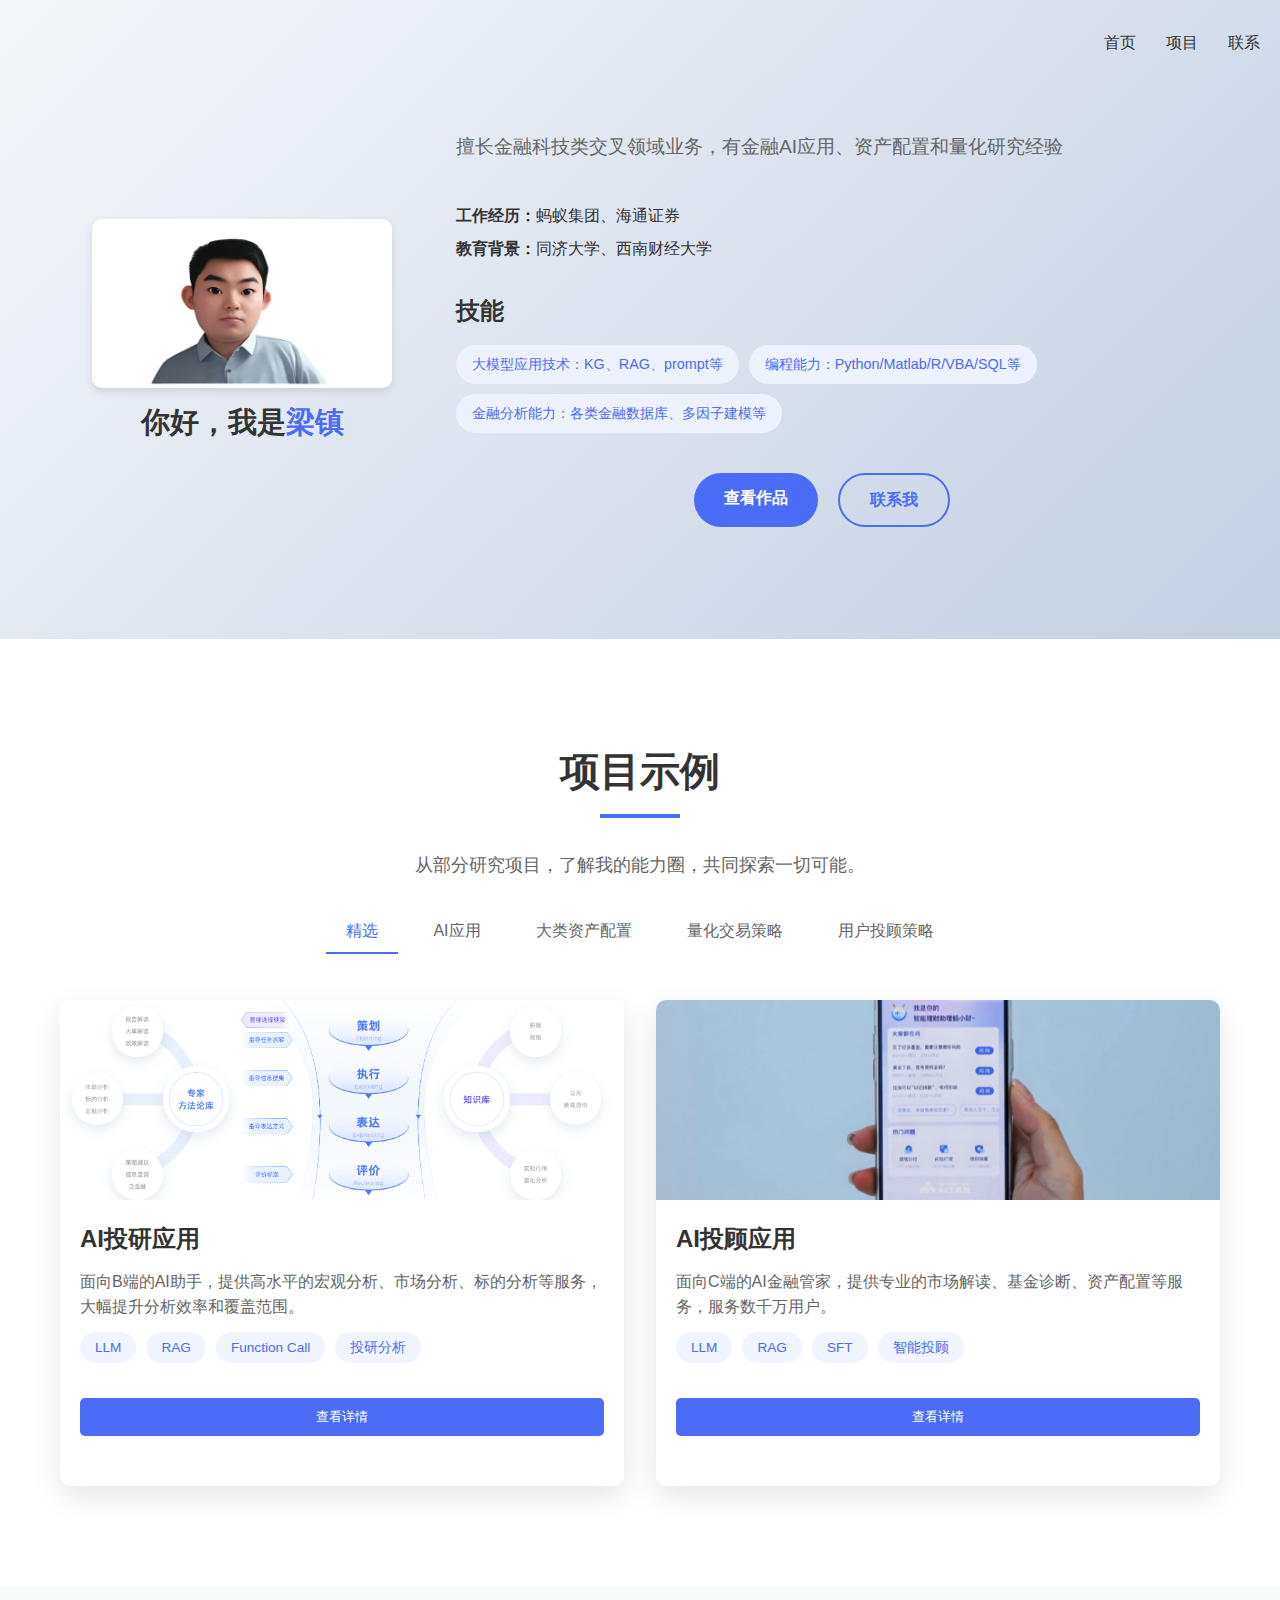
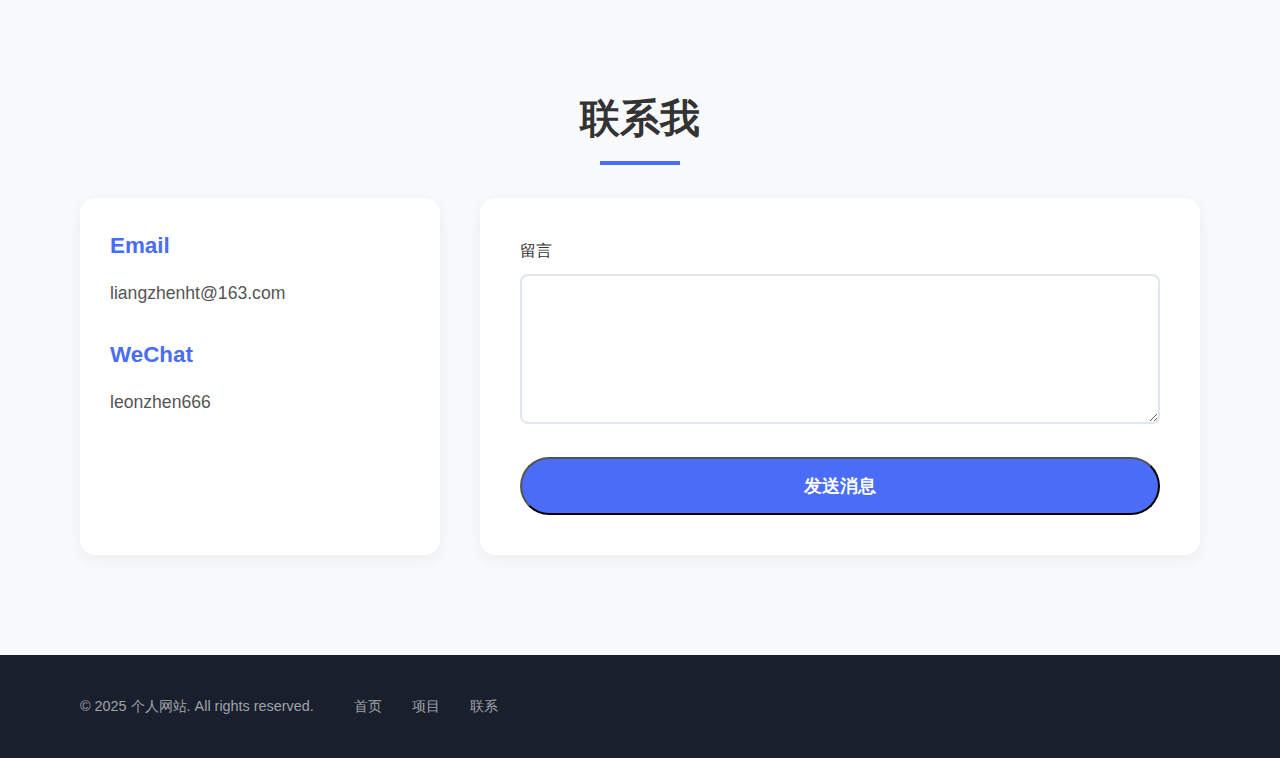
==== commit 90a1f122: "fix: Chinese character encoding issues" ====
--- a/index.html
+++ b/index.html
@@ -13,37 +13,36 @@
             <ul>
                 <li><a href="#home">首页</a></li>
                 <li><a href="#projects">项目</a></li>
-
                 <li><a href="#contact">联系</a></li>
             </ul>
         </div>
     </nav>
 
-    <!-- 个人简�?-->
+    <!-- 个人简介 -->
     <section id="home" class="hero">
         <div class="container">
             <div class="hero-content">
                 <div class="hero-image">
                     <img src="数字形象.jpeg" alt="个人照片">
-                    <h1>你好，我�?span class="highlight">梁镇</span></h1>
+                    <h1>你好，我是<span class="highlight">梁镇</span></h1>
                 </div>
                 <div class="hero-text">
                     <p class="description">擅长金融科技类交叉领域业务，有金融AI应用、资产配置和量化研究经验</p>
                     <div class="experience">
-                        <p><strong>工作经历�?/strong>蚂蚁集团、海通证�?/p>
-                        <p><strong>教育背景�?/strong>同济大学、西南财经大�?/p>
+                        <p><strong>工作经历：</strong>蚂蚁集团、海通证券</p>
+                        <p><strong>教育背景：</strong>同济大学、西南财经大学</p>
                     </div>
                     <div class="skills">
-                        <h3>技�?/h3>
+                        <h3>技能</h3>
                         <div class="skill-tags">
-                            <span>大模型应用技术：KG、RAG、prompt�?/span>
-                            <span>编程能力：Python/Matlab/R/VBA/SQL�?/span>
-                            <span>金融分析能力：各类金融数据库、多因子建模�?/span>
+                            <span>大模型应用技术：KG、RAG、prompt等</span>
+                            <span>编程能力：Python/Matlab/R/VBA/SQL等</span>
+                            <span>金融分析能力：各类金融数据库、多因子建模等</span>
                         </div>
                     </div>
                     <div class="buttons">
                         <a href="#projects" class="btn primary">查看作品</a>
-                        <a href="#contact" class="btn secondary">联系�?/a>
+                        <a href="#contact" class="btn secondary">联系我</a>
                     </div>
                 </div>
             </div>
@@ -54,9 +53,9 @@
     <section id="projects" class="projects">
         <div class="container">
             <h2 class="section-title">项目示例</h2>
-            <p class="section-subtitle">从部分研究项目，了解我的能力圈，共同探索一切可能�?/p>
+            <p class="section-subtitle">从部分研究项目，了解我的能力圈，共同探索一切可能。</p>
             <div class="project-tabs">
-                <button class="tab-btn active" data-category="featured">精�?/button>
+                <button class="tab-btn active" data-category="featured">精选</button>
                 <button class="tab-btn" data-category="ai">AI应用</button>
                 <button class="tab-btn" data-category="asset">大类资产配置</button>
                 <button class="tab-btn" data-category="quant">量化交易策略</button>
@@ -69,7 +68,7 @@
                     </div>
                     <div class="project-info">
                         <h3>AI投研应用</h3>
-                        <p>面向B端的AI助手，提供高水平的宏观分析、市场分析、标的分析等服务，大幅提升分析效率和覆盖范围�?/p>
+                        <p>面向B端的AI助手，提供高水平的宏观分析、市场分析、标的分析等服务，大幅提升分析效率和覆盖范围。</p>
                         <div class="project-tags">
                             <span>LLM</span>
                             <span>RAG</span>
@@ -85,7 +84,7 @@
                     </div>
                     <div class="project-info">
                         <h3>AI投顾应用</h3>
-                        <p>面向C端的AI金融管家，提供专业的市场解读、基金诊断、资产配置等服务，服务数千万用户�?/p>
+                        <p>面向C端的AI金融管家，提供专业的市场解读、基金诊断、资产配置等服务，服务数千万用户。</p>
                         <div class="project-tags">
                             <span>LLM</span>
                             <span>RAG</span>
@@ -103,7 +102,7 @@
                     </div>
                     <div class="project-info">
                         <h3>AI投研应用</h3>
-                        <p>面向B端的AI助手，提供高水平的宏观分析、市场分析、标的分析等服务，大幅提升分析效率和覆盖范围�?/p>
+                        <p>面向B端的AI助手，提供高水平的宏观分析、市场分析、标的分析等服务，大幅提升分析效率和覆盖范围。</p>
                         <div class="project-tags">
                             <span>LLM</span>
                             <span>RAG</span>
@@ -119,7 +118,7 @@
                     </div>
                     <div class="project-info">
                         <h3>AI投顾应用</h3>
-                        <p>面向C端的AI金融管家，提供专业的市场解读、基金诊断、资产配置等服务，服务数千万用户�?/p>
+                        <p>面向C端的AI金融管家，提供专业的市场解读、基金诊断、资产配置等服务，服务数千万用户。</p>
                         <div class="project-tags">
                             <span>LLM</span>
                             <span>RAG</span>
@@ -141,18 +140,18 @@
                     <div class="modal-section">
                         <h3>项目描述</h3>
                         <ul>
-                            <li>构建投研投顾知识库（包括专家调研、市场分析报告，20+宏观分析框架�?00+行业分析框架�?0+商品分析框架等），通过prompt和RAG检索提升专业问题生成效�?/li>
-                            <li>构建市场、基�?股票产品、用户账户量化分析和诊断工具，通过function call调用</li>
+                            <li>构建投研投顾知识库（包括专家调研、市场分析报告，20+宏观分析框架、100+行业分析框架、50+商品分析框架等），通过prompt和RAG检索提升专业问题生成效果</li>
+                            <li>构建市场、基金、股票产品、用户账户量化分析和诊断工具，通过function call调用</li>
                         </ul>
                     </div>
                     
                     <div class="modal-section">
                         <h3>项目成果</h3>
-                        <p>AI助手可以高水平进行宏观分析、市场分析、标的分析、政�?异动/大事解读和报告解读，分析效率大幅提升�?小时降至0.3小时）、供给覆盖大幅增加（以市场异动为例，从每年数十篇提升到数千篇�?/p>
-                    </div>
-                    
-                    <div class="modal-section">
-                        <h3>相关技�?/h3>
+                        <p>AI助手可以高水平进行宏观分析、市场分析、标的分析、政策异动/大事解读和报告解读，分析效率大幅提升（2小时降至0.3小时）、供给覆盖大幅增加（以市场异动为例，从每年数十篇提升到数千篇）</p>
+                    </div>
+                    
+                    <div class="modal-section">
+                        <h3>相关技术</h3>
                         <div class="project-tags">
                             <span>LLM</span>
                             <span>RAG</span>
@@ -177,9 +176,9 @@
                     <div class="modal-section">
                         <h3>项目描述</h3>
                         <ul>
-                            <li>构建投研投顾知识库（包括专家调研、市场分析报告，20+宏观分析框架�?00+行业分析框架�?0+商品分析框架等），通过prompt和RAG检索提升专业问题生成效�?/li>
-                            <li>构建市场、基�?股票产品、用户账户量化分析和诊断工具，通过function call调用</li>
-                            <li>参与prompt和样本生产和改写，以及GC内容的打标和评测标准化，通过sft微调训练，提升生产内容的严谨性和一致�?/li>
+                            <li>构建投研投顾知识库（包括专家调研、市场分析报告，20+宏观分析框架、100+行业分析框架、50+商品分析框架等），通过prompt和RAG检索提升专业问题生成效果</li>
+                            <li>构建市场、基金、股票产品、用户账户量化分析和诊断工具，通过function call调用</li>
+                            <li>参与prompt和样本生产和改写，以及GC内容的打标和评测标准化，通过sft微调训练，提升生产内容的严谨性和一致性</li>
                             <li>协同运营，设计和改进全场景的问答铺设，增强对话引导（sug）等</li>
                         </ul>
                     </div>
@@ -187,13 +186,13 @@
                     <div class="modal-section">
                         <h3>项目成果</h3>
                         <ul>
-                            <li>AI助手可高精度回答市场异动解读、行情分析、基金诊断、个性化资产配置方案、用户收益分析和归因、基金推荐等专业问题，相关问题解决率提升�?0%+（基座模型仅40%+�?/li>
+                            <li>AI助手可高精度回答市场异动解读、行情分析、基金诊断、个性化资产配置方案、用户收益分析和归因、基金推荐等专业问题，相关问题解决率提升至90%+（基座模型仅40%+）</li>
                             <li>相关内容深度聊天用户和采纳服务用户超百万，项目整体月活数千万级别</li>
                         </ul>
                     </div>
 
                     <div class="modal-section">
-                        <h3>相关技�?/h3>
+                        <h3>相关技术</h3>
                         <div class="project-tags">
                             <span>LLM</span>
                             <span>RAG</span>
@@ -203,7 +202,7 @@
                     </div>
                     
                     <div class="modal-section">
-                        <p>备注：可在支付宝-理财、蚂蚁财富APP上体�?/p>
+                        <p>备注：可在支付宝-理财、蚂蚁财富APP上体验</p>
                     </div>
                 </div>
             </div>
@@ -214,10 +213,10 @@
                     </div>
                     <div class="project-info">
                         <h3>大类资产择时算法研发</h3>
-                        <p>采用AQR宏观动量模型，对大类资产（股、债）构建直观的信号加权算法，进行择时�?/p>
+                        <p>采用AQR宏观动量模型，对大类资产（股、债）构建直观的信号加权算法，进行择时。</p>
                         <div class="project-tags">
                             <span>宏观动量模型</span>
-                            <span>单变量回归分�?/span>
+                            <span>单变量回归分析</span>
                             <span>Spearman Corr</span>
                         </div>
                         <button class="project-link" onclick="openModal('asset-timing-modal')">查看详情</button>
@@ -230,21 +229,21 @@
                 <div class="modal-content">
                     <button class="modal-close" data-modal-id="asset-timing-modal"></button>
                     <h2 class="modal-title">大类资产择时算法研发</h2>
-                    <p class="modal-subtitle">基于宏观动量模型的大类资产择时策�?/p>
+                    <p class="modal-subtitle">基于宏观动量模型的大类资产择时策略</p>
                     
                     <div class="modal-section">
                         <h3>项目描述</h3>
                         <ul>
                             <li>采用AQR宏观动量模型，对大类资产（股、债）构建直观的信号加权算法，进行择时</li>
-                            <li>结合预期差进行事件驱动择�?/li>
+                            <li>结合预期差进行事件驱动择时</li>
                         </ul>
                     </div>
                     
                     <div class="modal-section">
                         <h3>项目成果</h3>
                         <ul>
-                            <li>股票年化收益�?2.17%，胜率为70%</li>
-                            <li>债券年化收益�?.19%，胜率为74%</li>
+                            <li>股票年化收益率12.17%，胜率为70%</li>
+                            <li>债券年化收益率4.19%，胜率为74%</li>
                         </ul>
                     </div>
 
@@ -252,8 +251,8 @@
                         <h3>相关算法</h3>
                         <ul>
                             <li>宏观动量模型</li>
-                            <li>单变量回归分�?/li>
-                            <li>Spearman Corr（秩相关�?/li>
+                            <li>单变量回归分析</li>
+                            <li>Spearman Corr（秩相关）</li>
                         </ul>
                     </div>
 
@@ -279,11 +278,11 @@
             <div class="project-grid" data-category="quant">
                 <div class="project-card" data-modal-id="cta-modal">
                     <div class="project-image">
-                        <img src="CTA策略1.png" alt="CTA因子化投资组合构�?>
-                    </div>
-                    <div class="project-info">
-                        <h3>CTA因子化投资组合构�?/h3>
-                        <p>将股票多因子模型的框架引入商品及金融期货领域�?/p>
+                        <img src="CTA策略1.png" alt="CTA因子化投资组合构建">
+                    </div>
+                    <div class="project-info">
+                        <h3>CTA因子化投资组合构建</h3>
+                        <p>将股票多因子模型的框架引入商品及金融期货领域。</p>
                         <div class="project-tags">
                             <span>Barra因子模型</span>
                             <span>风险平价</span>
@@ -298,27 +297,27 @@
             <div id="cta-modal" class="modal">
                 <div class="modal-content">
                     <button class="modal-close" data-modal-id="cta-modal"></button>
-                    <h2 class="modal-title">CTA因子化投资组合构�?/h2>
+                    <h2 class="modal-title">CTA因子化投资组合构建</h2>
                     <p class="modal-subtitle">基于Barra结构化因子模型的CTA策略</p>
                     
                     <div class="modal-section">
                         <h3>项目描述</h3>
-                        <p>将股票多因子模型的框架引入商品及金融期货领域�?/p>
+                        <p>将股票多因子模型的框架引入商品及金融期货领域。</p>
                     </div>
                     
                     <div class="modal-section">
                         <h3>项目成果</h3>
                         <ul>
-                            <li>样本内年化收益约�?0%</li>
-                            <li>2018年样本外收益�?2%</li>
-                            <li>2020年至今约�?.31%</li>
+                            <li>样本内年化收益约为10%</li>
+                            <li>2018年样本外收益为12%</li>
+                            <li>2020年至今约为8.31%</li>
                         </ul>
                     </div>
 
                     <div class="modal-section">
                         <h3>相关算法</h3>
                         <ul>
-                            <li>Barra结构化因子模�?/li>
+                            <li>Barra结构化因子模型</li>
                             <li>风险平价模型</li>
                             <li>风险预算模型</li>
                         </ul>
@@ -346,19 +345,17 @@
             <div class="project-grid" data-category="advisor">
                 <div class="project-card" data-modal-id="advisor-strategy-modal">
                     <div class="project-info">
-                        <h3>陆续更新，敬请期�?/h3>
+                        <h3>陆续更新，敬请期待</h3>
                     </div>
                 </div>
             </div>
         </div>
     </section>
-
-
 
     <!-- 联系方式 -->
     <section id="contact" class="contact">
         <div class="container">
-            <h2 class="section-title">联系�?/h2>
+            <h2 class="section-title">联系我</h2>
             <div class="contact-content">
                 <div class="contact-info">
                     <div class="contact-item">
@@ -395,7 +392,6 @@
                 <nav class="footer-nav">
                     <a href="#home">首页</a>
                     <a href="#projects">项目</a>
-
                     <a href="#contact">联系</a>
                 </nav>
             </div>
